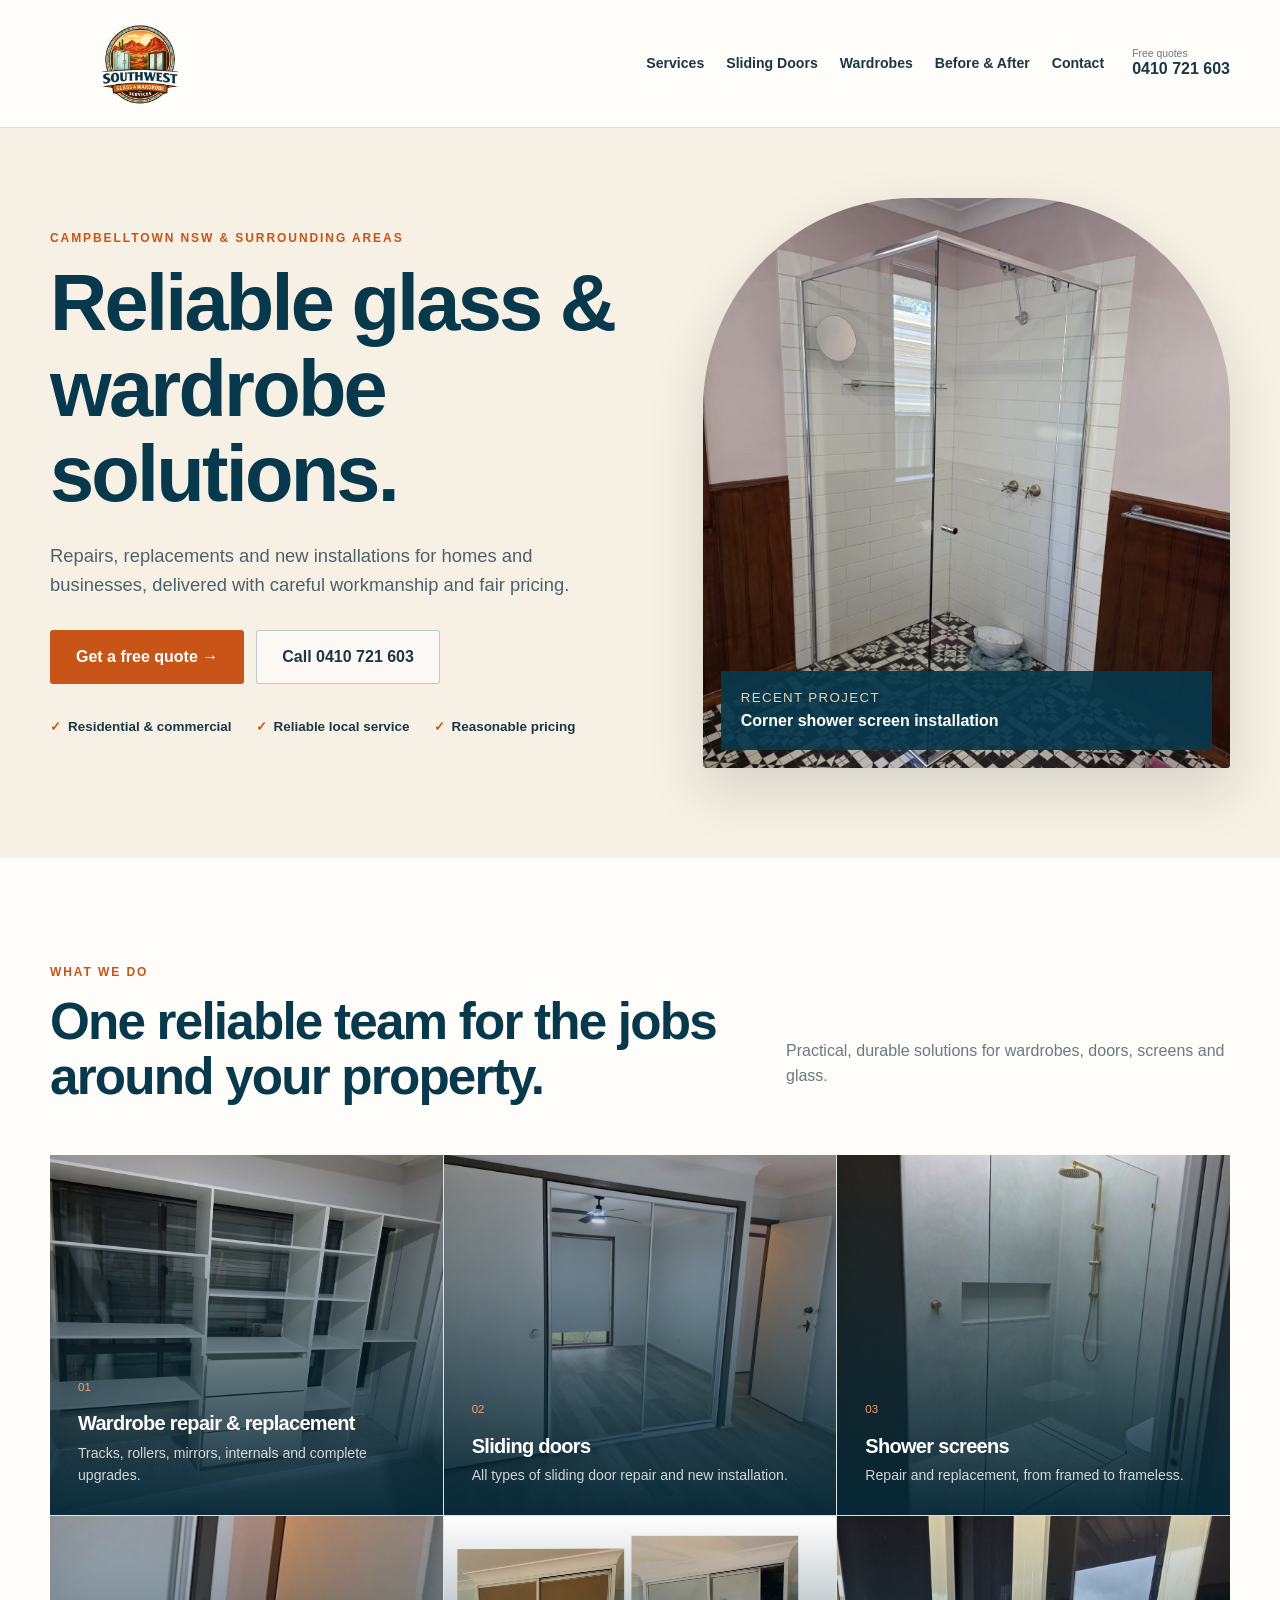
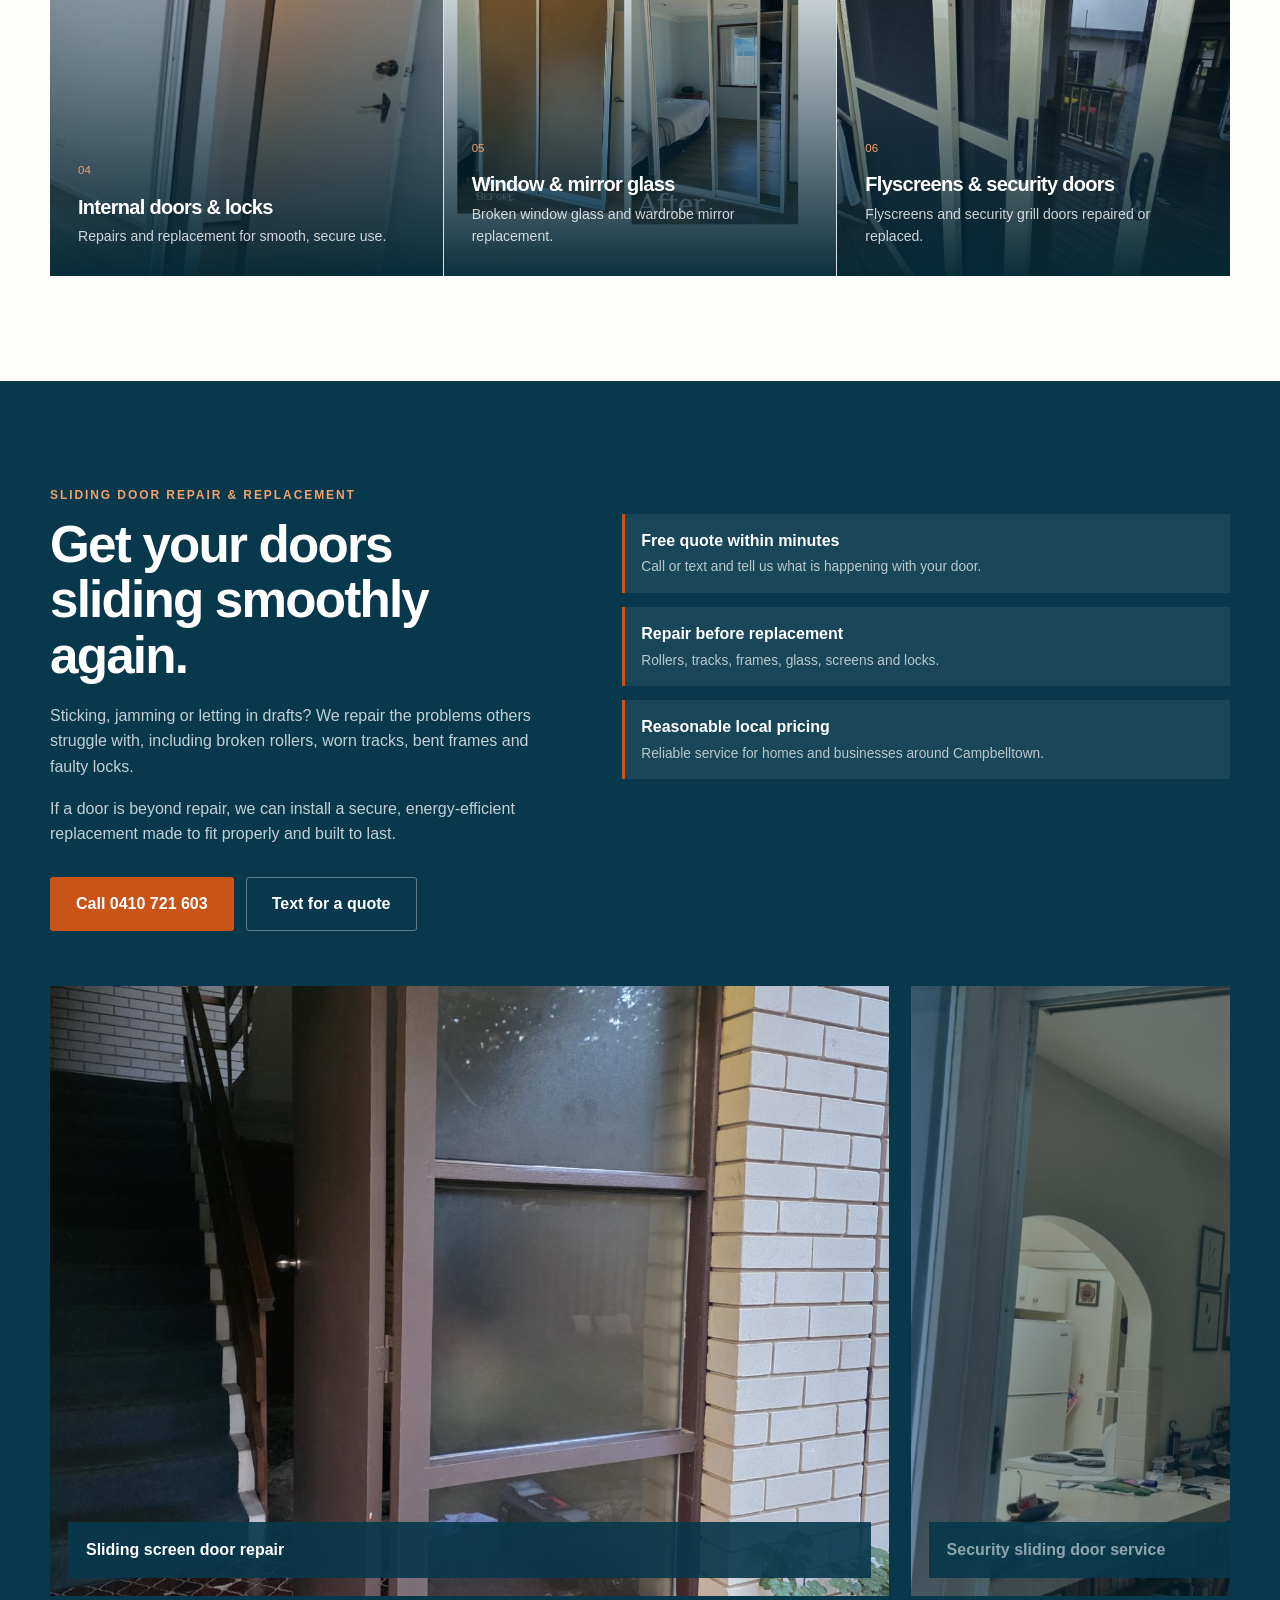
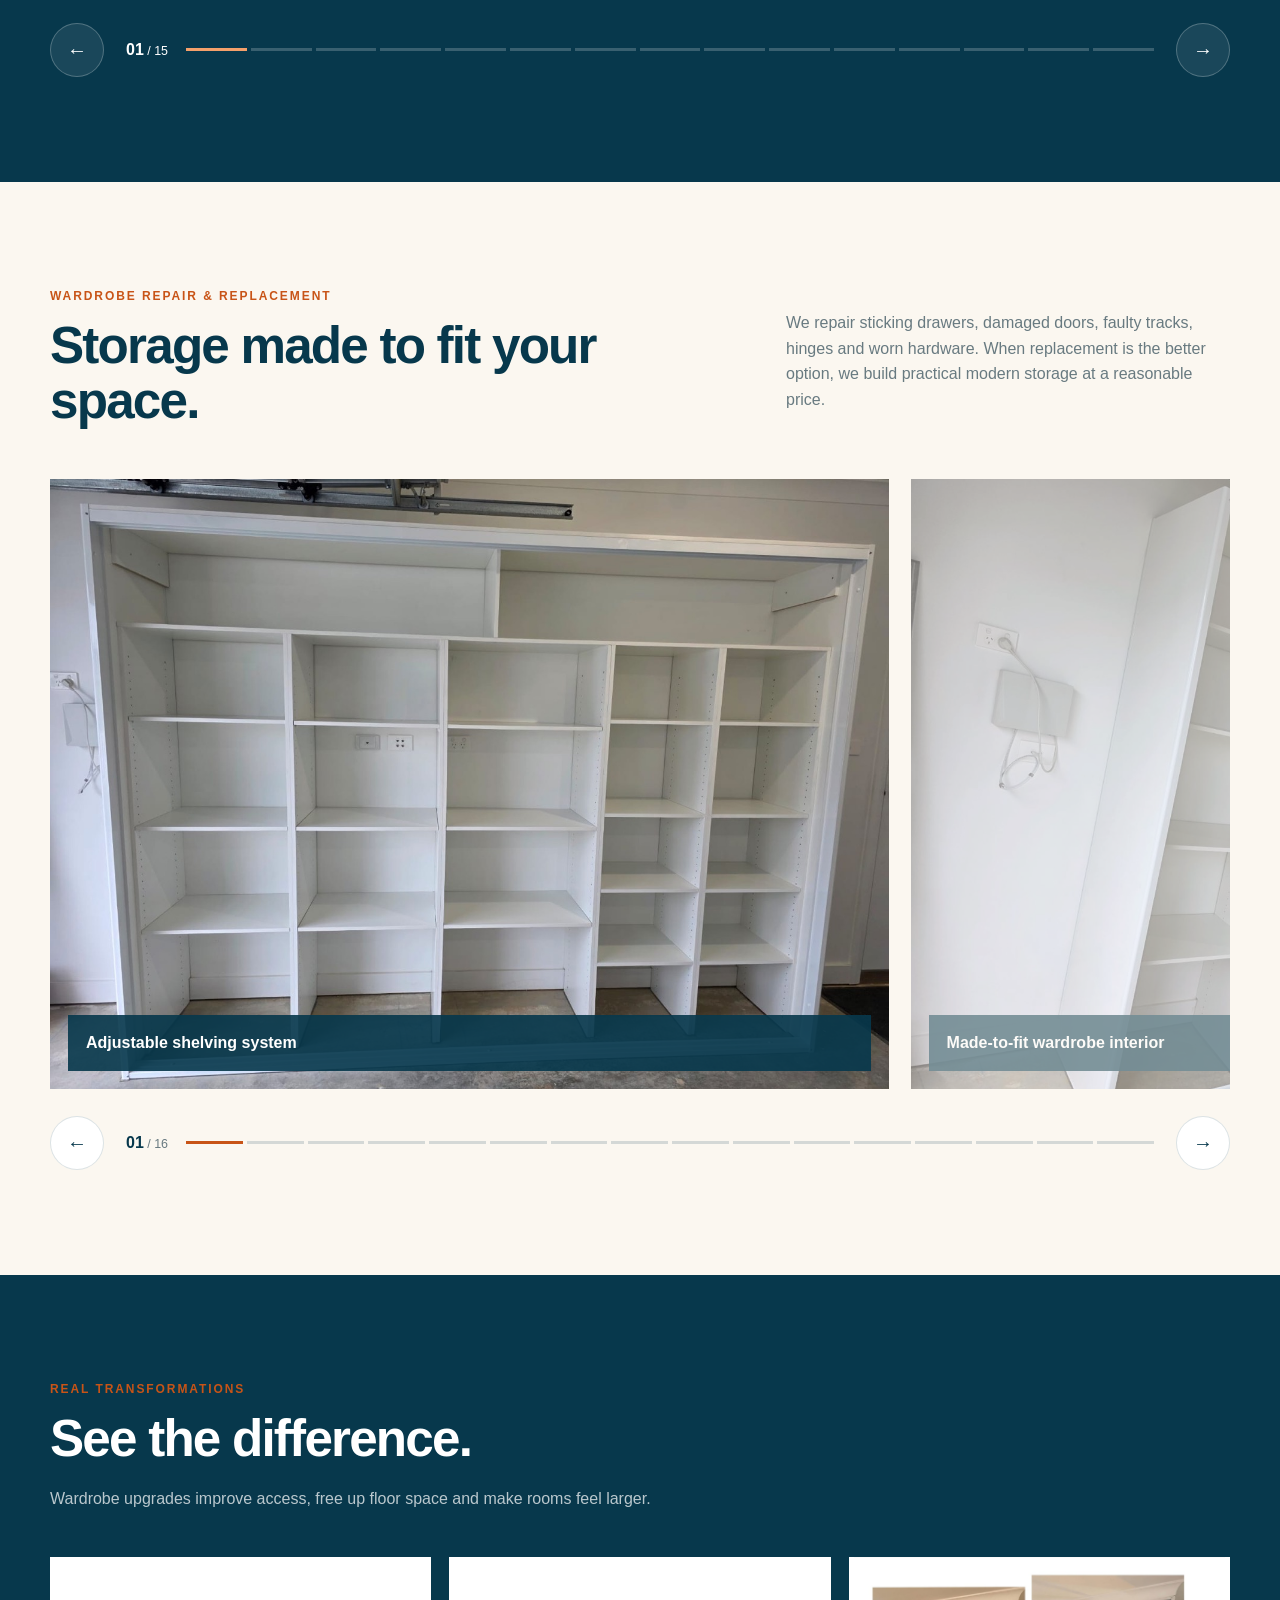
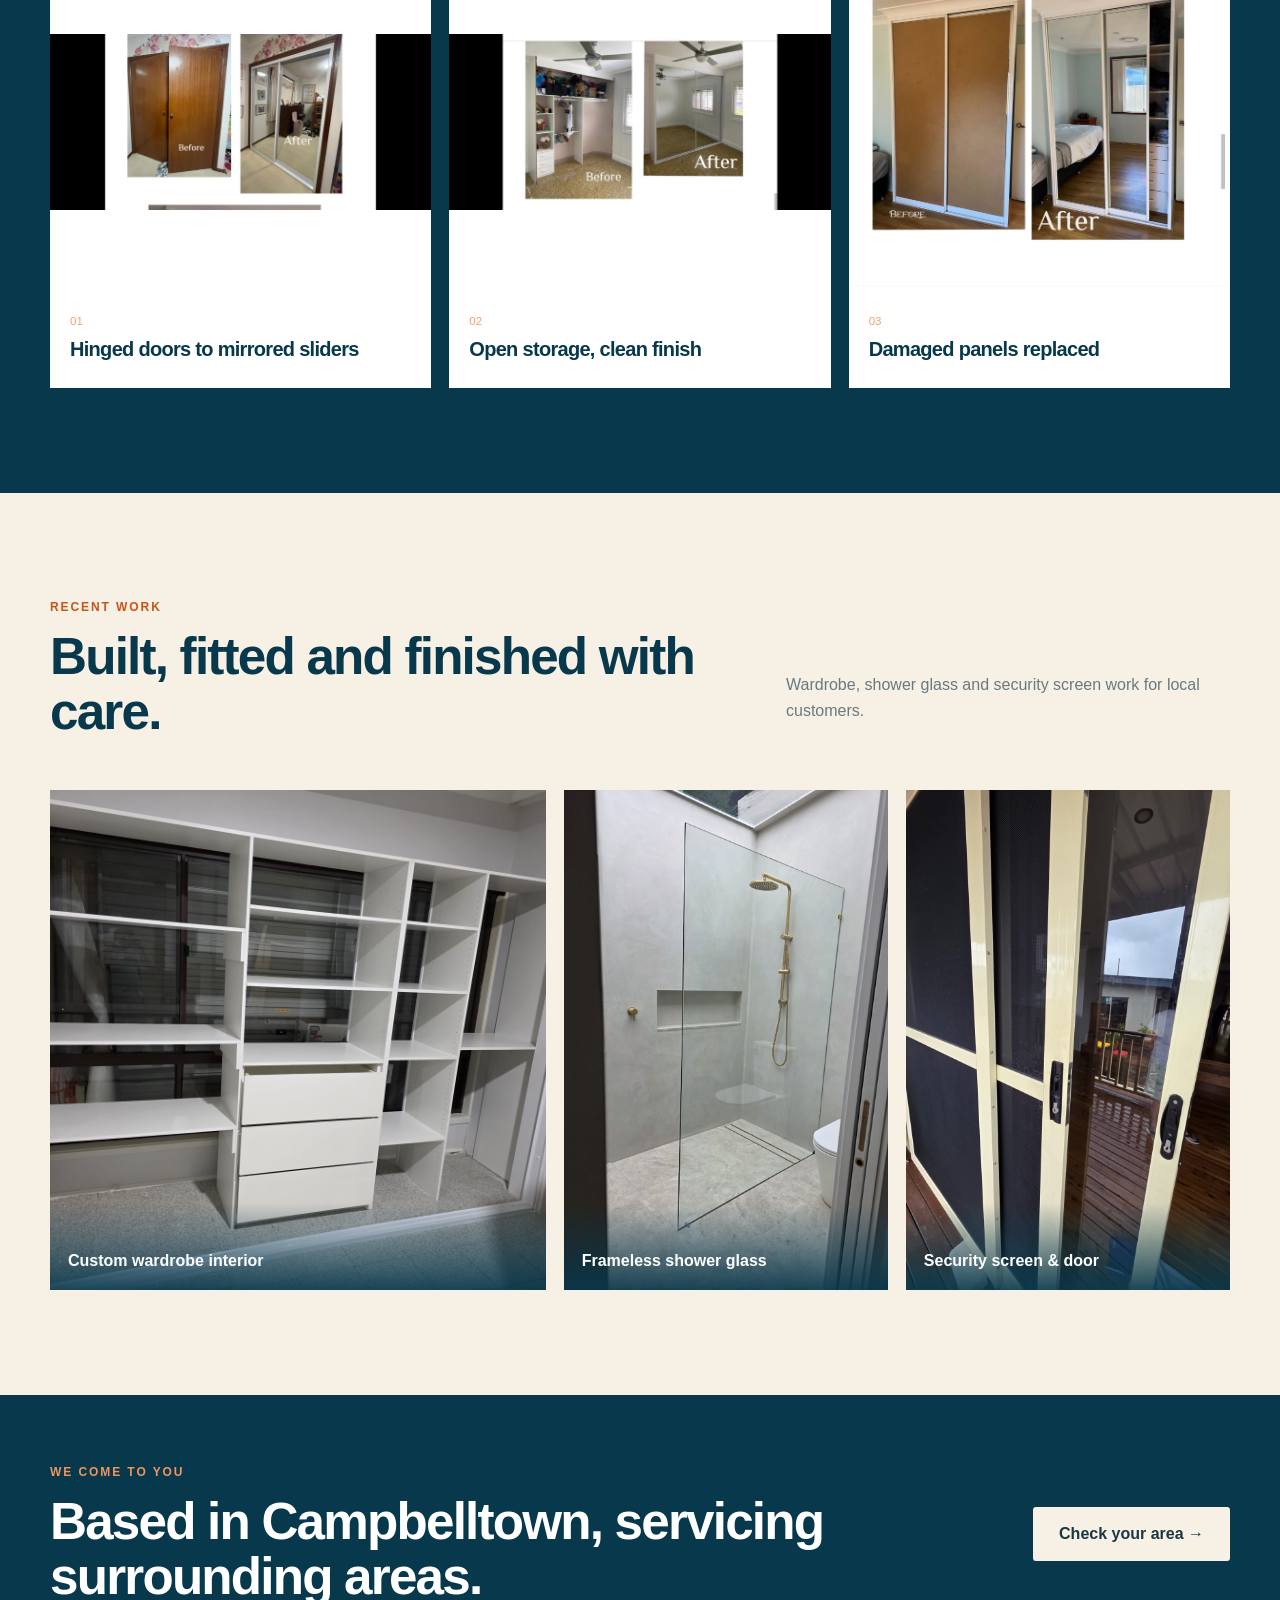
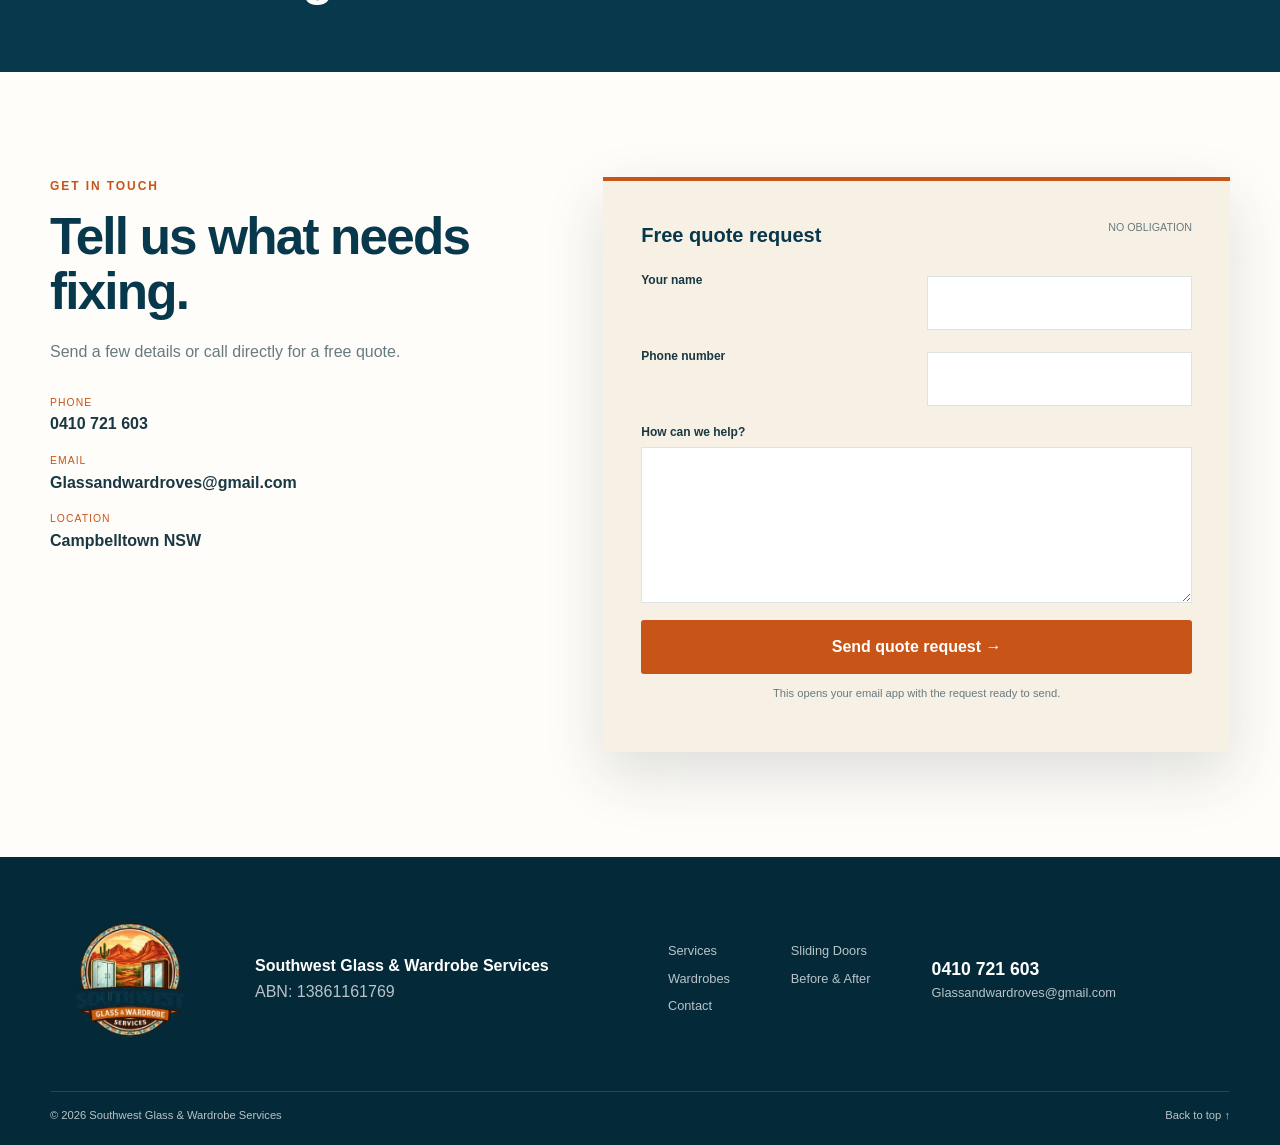
==== southwest-website/index.html @ d5110c03 "Southwest website" ====
<!doctype html>
<html lang="en">
<head>
  <meta charset="utf-8">
  <meta name="viewport" content="width=device-width,initial-scale=1">
  <meta name="description" content="Glass, wardrobe, shower screen and sliding door repairs and replacements in Campbelltown NSW.">
  <meta name="theme-color" content="#07384c">
  <title>Southwest Glass & Wardrobe Services</title>
  <style>
    :root{--navy:#07384c;--orange:#c85417;--cream:#f7f0e4;--white:#fffdfa;--ink:#193843;--muted:#687a80;--line:rgba(7,56,76,.14);--shadow:0 22px 55px rgba(30,45,46,.15)}
    *{box-sizing:border-box}html{scroll-behavior:smooth}body{margin:0;background:var(--white);color:var(--ink);font-family:Arial,Helvetica,sans-serif;line-height:1.6}body.menu-open{overflow:hidden}img{display:block;max-width:100%}a{color:inherit;text-decoration:none}button,input,textarea{font:inherit}.container{width:min(1180px,calc(100% - 40px));margin:auto}.skip{position:fixed;z-index:100;top:8px;left:8px;padding:8px 12px;background:var(--navy);color:white;transform:translateY(-160%)}.skip:focus{transform:none}.eyebrow{margin:0 0 12px;color:var(--orange);font-size:.75rem;font-weight:700;letter-spacing:.16em;text-transform:uppercase}h1,h2,h3{margin-top:0;color:var(--navy);font-family:Arial,Helvetica,sans-serif;line-height:1.08;letter-spacing:-.035em}h1{max-width:760px;margin-bottom:24px;font-size:clamp(3.2rem,6.2vw,6.4rem)}h2{margin-bottom:20px;font-size:clamp(2.35rem,4vw,4rem)}h3{font-size:1.25rem}.section{padding:105px 0}.button{display:inline-flex;min-height:54px;align-items:center;justify-content:center;padding:0 25px;border:1px solid transparent;border-radius:3px;font-weight:700;transition:.2s}.button:hover{transform:translateY(-2px)}.primary{background:var(--orange);color:white}.outline{border-color:rgba(7,56,76,.25);background:rgba(255,255,255,.6)}.light{background:var(--cream)}
    header{position:relative;z-index:30;height:128px;border-bottom:1px solid var(--line);background:var(--white)}.header-inner{display:flex;height:100%;align-items:center}.brand{width:180px;flex:0 0 180px;margin-right:auto}.brand img{width:100%;height:110px;object-fit:contain}.site-nav{display:flex;align-items:center;gap:22px;margin-right:28px;font-size:.88rem;font-weight:600}.site-nav a:hover{color:var(--orange)}.call{display:flex;flex-direction:column;line-height:1.15;white-space:nowrap}.call small{color:var(--muted);font-size:.65rem}.menu{display:none;width:44px;height:44px;padding:9px;border:0;background:none}.menu span{display:block;height:2px;margin:5px;background:var(--navy);transition:.2s}
    .hero{padding:70px 0 90px;background:var(--cream)}.hero-grid{display:grid;grid-template-columns:1.05fr .95fr;align-items:center;gap:70px}.lead{max-width:650px;color:#4c6269;font-size:1.15rem}.actions{display:flex;flex-wrap:wrap;gap:12px;margin-top:30px}.trust{display:flex;flex-wrap:wrap;gap:24px;margin:32px 0 0;padding:0;list-style:none;font-size:.84rem;font-weight:600}.trust li:before{content:"✓";margin-right:7px;color:var(--orange)}.hero-photo{position:relative;margin:0}.hero-photo img{width:100%;height:570px;border-radius:210px 210px 3px 3px;object-fit:cover;box-shadow:var(--shadow)}.hero-photo figcaption{position:absolute;right:18px;bottom:18px;left:18px;display:flex;padding:16px 20px;flex-direction:column;background:rgba(7,56,76,.92);color:white}.hero-photo figcaption small{color:#e6cfad;text-transform:uppercase;letter-spacing:.1em}
    .heading{display:grid;grid-template-columns:1.2fr .8fr;align-items:end;gap:70px;margin-bottom:50px}.heading h2{margin:0}.heading>p,.muted{color:var(--muted)}.services{display:grid;grid-template-columns:repeat(3,1fr);gap:1px;background:var(--line)}.services article{position:relative;overflow:hidden;min-height:360px;background:var(--navy);isolation:isolate}.services article:after{content:"";position:absolute;z-index:-1;inset:0;background:linear-gradient(transparent,rgba(4,39,54,.96))}.services article>img{position:absolute;z-index:-2;width:100%;height:100%;object-fit:cover;transition:.4s}.services article:hover>img{transform:scale(1.04)}.services article>div{position:absolute;right:0;bottom:0;left:0;padding:28px}.services span,.before span{color:#f4a06b;font-size:.72rem}.services h3{margin:15px 0 7px;color:white}.services p{margin:0;color:rgba(255,255,255,.8);font-size:.88rem}
    .sliding-section{overflow:hidden;background:var(--navy);color:white}.sliding-intro{display:grid;grid-template-columns:.9fr 1.1fr;align-items:start;gap:75px;margin-bottom:55px}.sliding-intro h2{color:white}.sliding-intro .eyebrow{color:#f4a06b}.sliding-intro p{color:rgba(255,255,255,.76)}.sliding-points{display:grid;gap:14px;margin:28px 0;padding:0;list-style:none}.sliding-points li{padding:14px 16px;border-left:3px solid var(--orange);background:rgba(255,255,255,.07)}.sliding-points strong{display:block;color:white}.sliding-points span{color:rgba(255,255,255,.7);font-size:.86rem}.sliding-section .outline{border-color:rgba(255,255,255,.35);color:white;background:transparent}.sliding-section .progress>span,.sliding-section .progress strong{color:white}.sliding-section .controls>button{border-color:rgba(255,255,255,.24);background:rgba(255,255,255,.08);color:white}.sliding-section .dot{background:rgba(255,255,255,.2)}.sliding-section .dot.active{background:#f4a06b}.gallery-section{overflow:hidden;background:#fbf7f0}.viewport{overflow:hidden}.track{display:flex;gap:22px;transition:transform .55s cubic-bezier(.22,.61,.36,1)}.track figure{position:relative;flex:0 0 calc(72% - 11px);height:610px;margin:0;overflow:hidden;background:#ddd;opacity:.55;transition:.4s}.track figure.active{opacity:1}.track img{width:100%;height:100%;object-fit:cover}.track figcaption{position:absolute;right:18px;bottom:18px;left:18px;padding:15px 18px;background:rgba(7,56,76,.9);color:white;font-weight:700}.controls{display:flex;align-items:center;gap:22px;margin-top:27px}.controls>button{display:grid;width:54px;height:54px;flex:0 0 54px;place-items:center;border:1px solid var(--line);border-radius:50%;background:white;color:var(--navy);font-size:1.25rem;cursor:pointer}.progress{display:flex;min-width:0;flex:1;align-items:center;gap:18px}.progress>span{white-space:nowrap;color:var(--muted);font-size:.78rem}.progress strong{color:var(--navy);font-size:1rem}.dots{display:flex;flex:1;gap:4px}.dot{height:3px;flex:1;padding:0;border:0;background:rgba(7,56,76,.16)}.dot.active{background:var(--orange)}
    .transformations{background:var(--navy)}.dark-head{max-width:730px;margin-bottom:45px}.dark-head h2{color:white}.dark-head>p:last-child{color:rgba(255,255,255,.72)}.before{display:grid;grid-template-columns:repeat(3,1fr);gap:18px}.before article{background:white}.before img{width:100%;height:330px;object-fit:contain}.before article>div{padding:20px}.before h3{margin:7px 0}.work{background:var(--cream)}.work-grid{display:grid;grid-template-columns:1.3fr .85fr .85fr;gap:18px}.work-grid figure{position:relative;height:500px;margin:0;overflow:hidden}.work-grid img{width:100%;height:100%;object-fit:cover}.work-grid figcaption{position:absolute;right:0;bottom:0;left:0;padding:45px 18px 16px;background:linear-gradient(transparent,rgba(7,56,76,.9));color:white;font-weight:700}.area{padding:68px 0;background:var(--navy)}.area-inner{display:flex;align-items:center;justify-content:space-between;gap:35px}.area h2{max-width:800px;margin:0;color:white}.area .eyebrow{color:#ef9562}
    .contact{display:grid;grid-template-columns:.85fr 1.15fr;gap:90px}.contact-list{display:grid;gap:16px;margin-top:30px}.contact-list>*{display:flex;flex-direction:column}.contact-list small{color:var(--orange);font-size:.65rem;text-transform:uppercase;letter-spacing:.1em}.contact-list strong{overflow-wrap:anywhere}form{display:grid;grid-template-columns:1fr 1fr;column-gap:20px;padding:38px;border-top:4px solid var(--orange);background:var(--cream);box-shadow:var(--shadow)}.form-title{grid-column:1/-1;display:flex;justify-content:space-between;margin-bottom:20px}.form-title strong{color:var(--navy);font-size:1.25rem}.form-title span{color:var(--muted);font-size:.67rem;text-transform:uppercase}form label{font-size:.75rem;font-weight:700}form input,form textarea{width:100%;margin:5px 0 17px;padding:13px;border:1px solid var(--line);background:white}form label[for=message],form textarea,form button,form>p{grid-column:1/-1}form>p{color:var(--muted);font-size:.7rem;text-align:center}
    footer{padding:42px 0 20px;background:#042a3a;color:rgba(255,255,255,.72)}.footer-main{display:grid;grid-template-columns:180px 1.3fr .8fr 1fr;align-items:center;gap:25px;padding-bottom:32px}.footer-logo img{width:160px;height:160px;object-fit:contain}.footer-name{display:flex;flex-direction:column}.footer-name strong{color:white}.footer-main nav{display:grid;grid-template-columns:1fr 1fr;gap:7px;font-size:.8rem}.footer-contact{display:flex;flex-direction:column;font-size:.8rem;overflow-wrap:anywhere}.footer-contact a:first-child{color:white;font-size:1.1rem;font-weight:700}.footer-bottom{display:flex;justify-content:space-between;padding-top:15px;border-top:1px solid rgba(255,255,255,.12);font-size:.7rem}
    @media(max-width:1050px){header{height:112px}.brand{width:150px;flex-basis:150px}.brand img{height:98px}.site-nav{gap:13px;margin-right:16px}.hero-grid{gap:35px}.footer-main{grid-template-columns:150px 1.2fr .8fr}.footer-contact{grid-column:2/4}}
    @media(max-width:850px){header{height:104px}.brand{width:145px;flex-basis:145px}.brand img{height:94px}.menu{display:block}.call{margin-left:7px}.site-nav{position:fixed;top:104px;right:0;bottom:0;left:0;display:flex;visibility:hidden;margin:0;padding:45px 28px;flex-direction:column;align-items:flex-start;background:var(--cream);opacity:0;transform:translateY(-8px);transition:.2s}.site-nav.open{visibility:visible;opacity:1;transform:none}.site-nav a{font-size:1.5rem;font-weight:700}.menu[aria-expanded=true] span:nth-child(1){transform:translateY(7px) rotate(45deg)}.menu[aria-expanded=true] span:nth-child(2){opacity:0}.menu[aria-expanded=true] span:nth-child(3){transform:translateY(-7px) rotate(-45deg)}.hero-grid,.heading,.contact,.sliding-intro{grid-template-columns:1fr}.sliding-intro{gap:20px}.services{grid-template-columns:1fr 1fr}.track figure{flex-basis:82%;height:540px}.before{grid-template-columns:1fr}.work-grid{grid-template-columns:1fr}.work-grid figure{height:420px}.footer-main{grid-template-columns:150px 1fr}.footer-main nav,.footer-contact{grid-column:1/3}}
    @media(max-width:600px){.container{width:min(100% - 28px,520px)}.section{padding:75px 0}header{height:98px}.brand{width:130px;flex-basis:130px}.brand img{height:90px}.site-nav{top:98px}.call small{display:none}.call strong{font-size:.76rem}.hero{padding:48px 0 72px}.hero-photo img{height:460px}.actions{flex-direction:column}.trust{display:grid;gap:8px}.heading{gap:16px}.services{grid-template-columns:1fr}.track{gap:0}.track figure{flex-basis:100%;height:460px}.controls{gap:10px}.controls>button{width:46px;height:46px;flex-basis:46px}.area-inner{align-items:flex-start;flex-direction:column}form{grid-template-columns:1fr;padding:26px 20px}form label,form input{grid-column:1}.form-title{flex-direction:column}.footer-main{grid-template-columns:1fr;text-align:center}.footer-logo img{width:220px;height:220px;margin:auto}.footer-name,.footer-contact{align-items:center}.footer-main nav,.footer-contact{grid-column:1}.footer-bottom{flex-direction:column;gap:7px;text-align:center}}
    @media(max-width:380px){.brand{width:115px;flex-basis:115px}.call strong{font-size:.68rem}.menu{width:39px;padding:6px}.track figure{height:400px}}
    @media(prefers-reduced-motion:reduce){html{scroll-behavior:auto}*,*:before,*:after{transition-duration:.01ms!important}}
  </style>
</head>
<body>
  <a class="skip" href="#main">Skip to content</a>
  <header id="home"><div class="container header-inner"><a class="brand" href="#home"><img src="assets/southwest-logo.png" alt="Southwest Glass and Wardrobe Services logo"></a><button class="menu" aria-expanded="false" aria-controls="site-nav" aria-label="Open navigation"><span></span><span></span><span></span></button><nav class="site-nav" id="site-nav"><a href="#services">Services</a><a href="#sliding-doors">Sliding Doors</a><a href="#wardrobes">Wardrobes</a><a href="#transformations">Before & After</a><a href="#contact">Contact</a></nav><a class="call" href="tel:0410721603"><small>Free quotes</small><strong>0410 721 603</strong></a></div></header>
  <main id="main">
    <section class="hero"><div class="container hero-grid"><div><p class="eyebrow">Campbelltown NSW & surrounding areas</p><h1>Reliable glass &amp; wardrobe solutions.</h1><p class="lead">Repairs, replacements and new installations for homes and businesses, delivered with careful workmanship and fair pricing.</p><div class="actions"><a class="button primary" href="#contact">Get a free quote →</a><a class="button outline" href="tel:0410721603">Call 0410 721 603</a></div><ul class="trust"><li>Residential & commercial</li><li>Reliable local service</li><li>Reasonable pricing</li></ul></div><figure class="hero-photo"><img src="assets/work/hero-shower.jpeg" alt="Completed glass shower screen installation"><figcaption><small>Recent project</small><strong>Corner shower screen installation</strong></figcaption></figure></div></section>
    <section class="section" id="services"><div class="container"><div class="heading"><div><p class="eyebrow">What we do</p><h2>One reliable team for the jobs around your property.</h2></div><p>Practical, durable solutions for wardrobes, doors, screens and glass.</p></div><div class="services">
      <article><img src="assets/work/custom-wardrobe-interior.jpeg" alt="Custom wardrobe shelving"><div><span>01</span><h3>Wardrobe repair & replacement</h3><p>Tracks, rollers, mirrors, internals and complete upgrades.</p></div></article><article><img src="assets/work/mirrored-wardrobe.jpeg" alt="Mirrored sliding doors"><div><span>02</span><h3>Sliding doors</h3><p>All types of sliding door repair and new installation.</p></div></article><article><img src="assets/work/frameless-shower.jpeg" alt="Frameless shower"><div><span>03</span><h3>Shower screens</h3><p>Repair and replacement, from framed to frameless.</p></div></article><article><img src="assets/work/internal-door-lock.jpeg" alt="Internal door"><div><span>04</span><h3>Internal doors & locks</h3><p>Repairs and replacement for smooth, secure use.</p></div></article><article><img src="assets/work/transformation-panel-to-mirror.jpeg" alt="Mirror replacement"><div><span>05</span><h3>Window & mirror glass</h3><p>Broken window glass and wardrobe mirror replacement.</p></div></article><article><img src="assets/work/security-screen.jpeg" alt="Security screen"><div><span>06</span><h3>Flyscreens & security doors</h3><p>Flyscreens and security grill doors repaired or replaced.</p></div></article>
    </div></div></section>
    <section class="section sliding-section" id="sliding-doors"><div class="container"><div class="sliding-intro"><div><p class="eyebrow">Sliding door repair & replacement</p><h2>Get your doors sliding smoothly again.</h2><p>Sticking, jamming or letting in drafts? We repair the problems others struggle with, including broken rollers, worn tracks, bent frames and faulty locks.</p><p>If a door is beyond repair, we can install a secure, energy-efficient replacement made to fit properly and built to last.</p><div class="actions"><a class="button primary" href="tel:0410721603">Call 0410 721 603</a><a class="button outline" href="sms:0410721603">Text for a quote</a></div></div><div><ul class="sliding-points"><li><strong>Free quote within minutes</strong><span>Call or text and tell us what is happening with your door.</span></li><li><strong>Repair before replacement</strong><span>Rollers, tracks, frames, glass, screens and locks.</span></li><li><strong>Reasonable local pricing</strong><span>Reliable service for homes and businesses around Campbelltown.</span></li></ul></div></div><div class="carousel" data-carousel><div class="viewport"><div class="track">
      <figure><img src="assets/sliding-door-slider/door-01.jpeg" alt="Sliding screen door repair"><figcaption>Sliding screen door repair</figcaption></figure><figure><img src="assets/sliding-door-slider/door-02.jpeg" alt="Security sliding door"><figcaption>Security sliding door service</figcaption></figure><figure><img src="assets/sliding-door-slider/door-03.jpeg" alt="Security screen entrance"><figcaption>Entrance screen and door repair</figcaption></figure><figure><img src="assets/sliding-door-slider/door-04.jpeg" alt="Sliding glass panel being repaired"><figcaption>Glass panel replacement in progress</figcaption></figure><figure><img src="assets/sliding-door-slider/door-05.jpeg" alt="Sliding glass door repair"><figcaption>Sliding glass door repair</figcaption></figure><figure><img src="assets/sliding-door-slider/door-06.jpeg" alt="Apartment sliding doors"><figcaption>Apartment sliding-door servicing</figcaption></figure><figure><img src="assets/sliding-door-slider/door-07.jpeg" alt="Flyscreen door repair"><figcaption>Flyscreen rollers and mesh repair</figcaption></figure><figure><img src="assets/sliding-door-slider/door-08.jpeg" alt="Sliding door glass replacement"><figcaption>Replacement glass and frame work</figcaption></figure><figure><img src="assets/sliding-door-slider/door-09.jpeg" alt="Residential sliding glass door"><figcaption>Residential sliding-door repair</figcaption></figure><figure><img src="assets/sliding-door-slider/door-10.jpeg" alt="Balcony sliding screen door"><figcaption>Balcony screen door installation</figcaption></figure><figure><img src="assets/sliding-door-slider/door-11.jpeg" alt="Sliding screen door open"><figcaption>Smooth-running screen door</figcaption></figure><figure><img src="assets/sliding-door-slider/door-12.jpeg" alt="Security grille door"><figcaption>Security grille door service</figcaption></figure><figure><img src="assets/sliding-door-slider/door-13.jpeg" alt="Replaced sidelight glass"><figcaption>Sidelight glass replacement</figcaption></figure><figure><img src="assets/sliding-door-slider/door-14.jpeg" alt="Door frame before glass installation"><figcaption>Door frame and glass replacement</figcaption></figure><figure><img src="assets/sliding-door-slider/door-15.jpeg" alt="Repaired sliding screen panel"><figcaption>Repaired sliding screen panel</figcaption></figure>
    </div></div><div class="controls"><button class="prev" aria-label="Previous sliding door photo">←</button><div class="progress"><span><strong>01</strong> / 15</span><div class="dots"></div></div><button class="next" aria-label="Next sliding door photo">→</button></div></div></div></section>
    <section class="section gallery-section" id="wardrobes"><div class="container"><div class="heading"><div><p class="eyebrow">Wardrobe repair & replacement</p><h2>Storage made to fit your space.</h2></div><p>We repair sticking drawers, damaged doors, faulty tracks, hinges and worn hardware. When replacement is the better option, we build practical modern storage at a reasonable price.</p></div><div class="carousel" data-carousel><div class="viewport"><div class="track">
      <figure><img src="assets/wardrobe-slider/wardrobe-01.jpeg" alt="Wardrobe shelving"><figcaption>Adjustable shelving system</figcaption></figure><figure><img src="assets/wardrobe-slider/wardrobe-02.jpeg" alt="Wardrobe interior"><figcaption>Made-to-fit wardrobe interior</figcaption></figure><figure><img src="assets/wardrobe-slider/wardrobe-03.jpeg" alt="Wardrobe rails"><figcaption>Drawers and double hanging rails</figcaption></figure><figure><img src="assets/wardrobe-slider/wardrobe-04.jpeg" alt="Bedroom storage"><figcaption>Flexible bedroom storage</figcaption></figure><figure><img src="assets/wardrobe-slider/wardrobe-05.jpeg" alt="Compact wardrobe"><figcaption>Compact wardrobe fit-out</figcaption></figure><figure><img src="assets/wardrobe-slider/wardrobe-06.jpeg" alt="Large wardrobe"><figcaption>Full-wall custom wardrobe</figcaption></figure><figure><img src="assets/wardrobe-slider/wardrobe-07.jpeg" alt="Black framed wardrobe"><figcaption>Black-framed installation</figcaption></figure><figure><img src="assets/wardrobe-slider/wardrobe-08.jpeg" alt="Shelving layout"><figcaption>Multi-section shelving layout</figcaption></figure><figure><img src="assets/wardrobe-slider/wardrobe-09.jpeg" alt="Mirror wardrobe"><figcaption>Mirror door and storage</figcaption></figure><figure><img src="assets/wardrobe-slider/wardrobe-10.jpeg" alt="Mirrored slider"><figcaption>Mirrored slider installation</figcaption></figure><figure><img src="assets/wardrobe-slider/wardrobe-11.jpeg" alt="Practical wardrobe"><figcaption>Practical mirrored wardrobe</figcaption></figure><figure><img src="assets/wardrobe-slider/wardrobe-12.jpeg" alt="White wardrobe"><figcaption>White sliding-panel wardrobe</figcaption></figure><figure><img src="assets/wardrobe-slider/wardrobe-13.jpeg" alt="Double rails"><figcaption>Double-rail wardrobe interior</figcaption></figure><figure><img src="assets/wardrobe-slider/wardrobe-14.jpeg" alt="Drawers and shelves"><figcaption>Drawers, shelves and hanging space</figcaption></figure><figure><img src="assets/wardrobe-slider/wardrobe-15.jpeg" alt="Deep shelving"><figcaption>Deep adjustable shelving</figcaption></figure><figure><img src="assets/wardrobe-slider/wardrobe-16.jpeg" alt="Custom storage"><figcaption>Balanced custom storage layout</figcaption></figure>
    </div></div><div class="controls"><button class="prev" aria-label="Previous photo">←</button><div class="progress"><span><strong>01</strong> / 16</span><div class="dots"></div></div><button class="next" aria-label="Next photo">→</button></div></div></div></section>
    <section class="section transformations" id="transformations"><div class="container"><div class="dark-head"><p class="eyebrow">Real transformations</p><h2>See the difference.</h2><p>Wardrobe upgrades improve access, free up floor space and make rooms feel larger.</p></div><div class="before"><article><img src="assets/work/transformation-hinged-to-mirror.jpeg" alt="Before and after mirrored doors"><div><span>01</span><h3>Hinged doors to mirrored sliders</h3></div></article><article><img src="assets/work/transformation-open-to-mirror.jpeg" alt="Open wardrobe transformation"><div><span>02</span><h3>Open storage, clean finish</h3></div></article><article><img src="assets/work/transformation-panel-to-mirror.jpeg" alt="Mirror panel transformation"><div><span>03</span><h3>Damaged panels replaced</h3></div></article></div></div></section>
    <section class="section work" id="work"><div class="container"><div class="heading"><div><p class="eyebrow">Recent work</p><h2>Built, fitted and finished with care.</h2></div><p>Wardrobe, shower glass and security screen work for local customers.</p></div><div class="work-grid"><figure><img src="assets/work/custom-wardrobe-interior.jpeg" alt="Wardrobe interior"><figcaption>Custom wardrobe interior</figcaption></figure><figure><img src="assets/work/frameless-shower.jpeg" alt="Shower glass"><figcaption>Frameless shower glass</figcaption></figure><figure><img src="assets/work/security-screen.jpeg" alt="Security door"><figcaption>Security screen & door</figcaption></figure></div></div></section>
    <section class="area"><div class="container area-inner"><div><p class="eyebrow">We come to you</p><h2>Based in Campbelltown, servicing surrounding areas.</h2></div><a class="button light" href="tel:0410721603">Check your area →</a></div></section>
    <section class="section" id="contact"><div class="container contact"><div><p class="eyebrow">Get in touch</p><h2>Tell us what needs fixing.</h2><p class="muted">Send a few details or call directly for a free quote.</p><div class="contact-list"><a href="tel:0410721603"><small>Phone</small><strong>0410 721 603</strong></a><a href="mailto:Glassandwardroves@gmail.com"><small>Email</small><strong>Glassandwardroves@gmail.com</strong></a><div><small>Location</small><strong>Campbelltown NSW</strong></div></div></div><form id="quote-form"><div class="form-title"><strong>Free quote request</strong><span>No obligation</span></div><label for="name">Your name</label><input id="name" name="name" required><label for="phone">Phone number</label><input id="phone" name="phone" required><label for="message">How can we help?</label><textarea id="message" name="message" rows="5" required></textarea><button class="button primary">Send quote request →</button><p>This opens your email app with the request ready to send.</p></form></div></section>
  </main>
  <footer><div class="container footer-main"><a class="footer-logo" href="#home"><img src="assets/southwest-logo.png" alt="Southwest Glass and Wardrobe Services logo"></a><div class="footer-name"><strong>Southwest Glass & Wardrobe Services</strong><span>ABN: 13861161769</span></div><nav><a href="#services">Services</a><a href="#sliding-doors">Sliding Doors</a><a href="#wardrobes">Wardrobes</a><a href="#transformations">Before & After</a><a href="#contact">Contact</a></nav><div class="footer-contact"><a href="tel:0410721603">0410 721 603</a><a href="mailto:Glassandwardroves@gmail.com">Glassandwardroves@gmail.com</a></div></div><div class="container footer-bottom"><span>© <span id="year"></span> Southwest Glass & Wardrobe Services</span><a href="#home">Back to top ↑</a></div></footer>
  <script>
    const menu=document.querySelector('.menu'),nav=document.querySelector('.site-nav');function closeMenu(){menu.setAttribute('aria-expanded','false');nav.classList.remove('open');document.body.classList.remove('menu-open')}menu.addEventListener('click',()=>{const open=menu.getAttribute('aria-expanded')==='true';menu.setAttribute('aria-expanded',String(!open));nav.classList.toggle('open',!open);document.body.classList.toggle('menu-open',!open)});nav.querySelectorAll('a').forEach(a=>a.addEventListener('click',closeMenu));
    document.querySelectorAll('[data-carousel]').forEach(carousel=>{const track=carousel.querySelector('.track'),slides=[...track.children],dotsBox=carousel.querySelector('.dots'),counter=carousel.querySelector('.progress strong');let current=0,timer,startX=0;slides.forEach((_,i)=>{const b=document.createElement('button');b.className='dot';b.setAttribute('aria-label',`Show photo ${i+1}`);b.addEventListener('click',()=>{show(i);restart()});dotsBox.appendChild(b)});const dots=[...dotsBox.children];function show(i){current=(i+slides.length)%slides.length;const gap=parseFloat(getComputedStyle(track).gap)||0;track.style.transform=`translateX(-${current*(slides[0].getBoundingClientRect().width+gap)}px)`;slides.forEach((s,n)=>s.classList.toggle('active',n===current));dots.forEach((d,n)=>d.classList.toggle('active',n===current));counter.textContent=String(current+1).padStart(2,'0')}function restart(){clearInterval(timer);if(!matchMedia('(prefers-reduced-motion: reduce)').matches)timer=setInterval(()=>show(current+1),5000)}carousel.querySelector('.prev').onclick=()=>{show(current-1);restart()};carousel.querySelector('.next').onclick=()=>{show(current+1);restart()};carousel.addEventListener('touchstart',e=>startX=e.touches[0].clientX,{passive:true});carousel.addEventListener('touchend',e=>{const d=e.changedTouches[0].clientX-startX;if(Math.abs(d)>45)show(current+(d<0?1:-1));restart()},{passive:true});window.addEventListener('resize',()=>show(current));show(0);restart()});
    document.querySelector('#quote-form').addEventListener('submit',e=>{e.preventDefault();const d=new FormData(e.currentTarget),s=encodeURIComponent(`Free quote request from ${d.get('name')}`),b=encodeURIComponent(`Name: ${d.get('name')}\nPhone: ${d.get('phone')}\n\nJob details:\n${d.get('message')}`);location.href=`mailto:Glassandwardroves@gmail.com?subject=${s}&body=${b}`});document.querySelector('#year').textContent=new Date().getFullYear();
  </script>
</body></html>
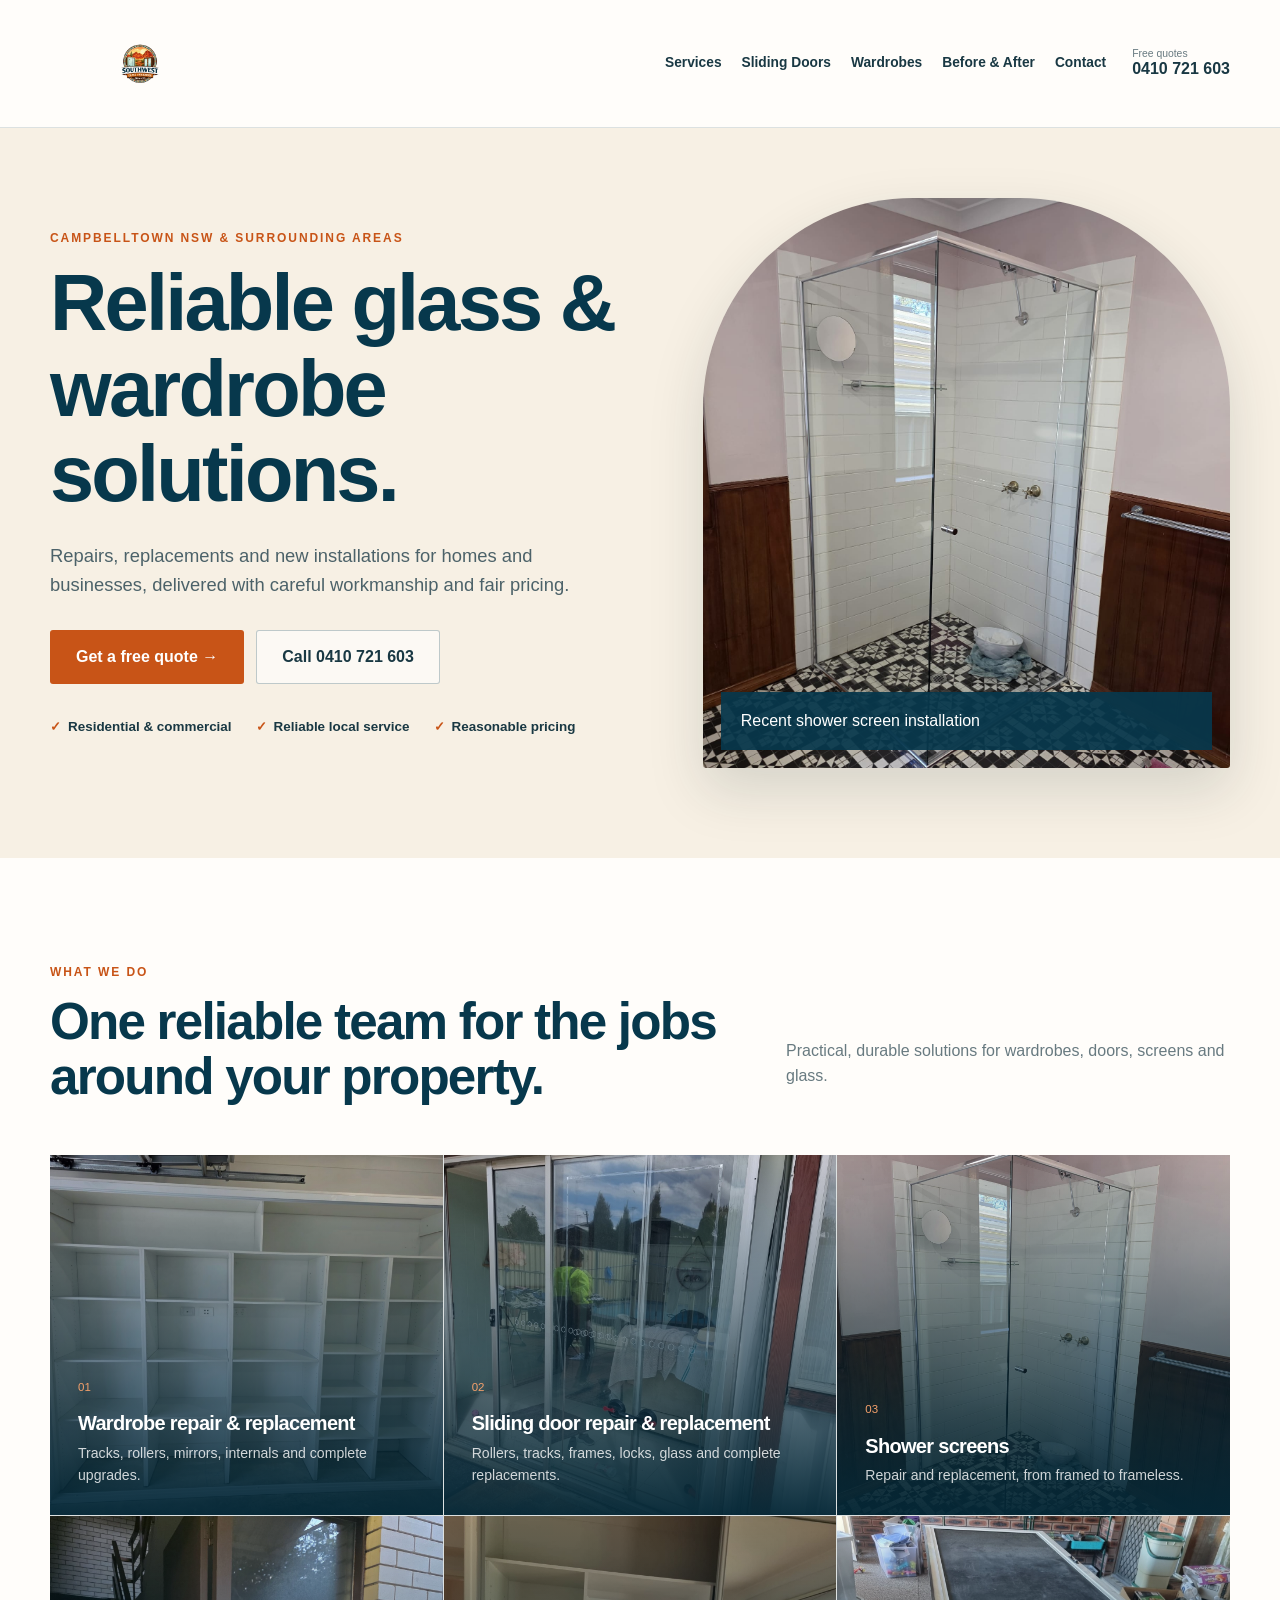
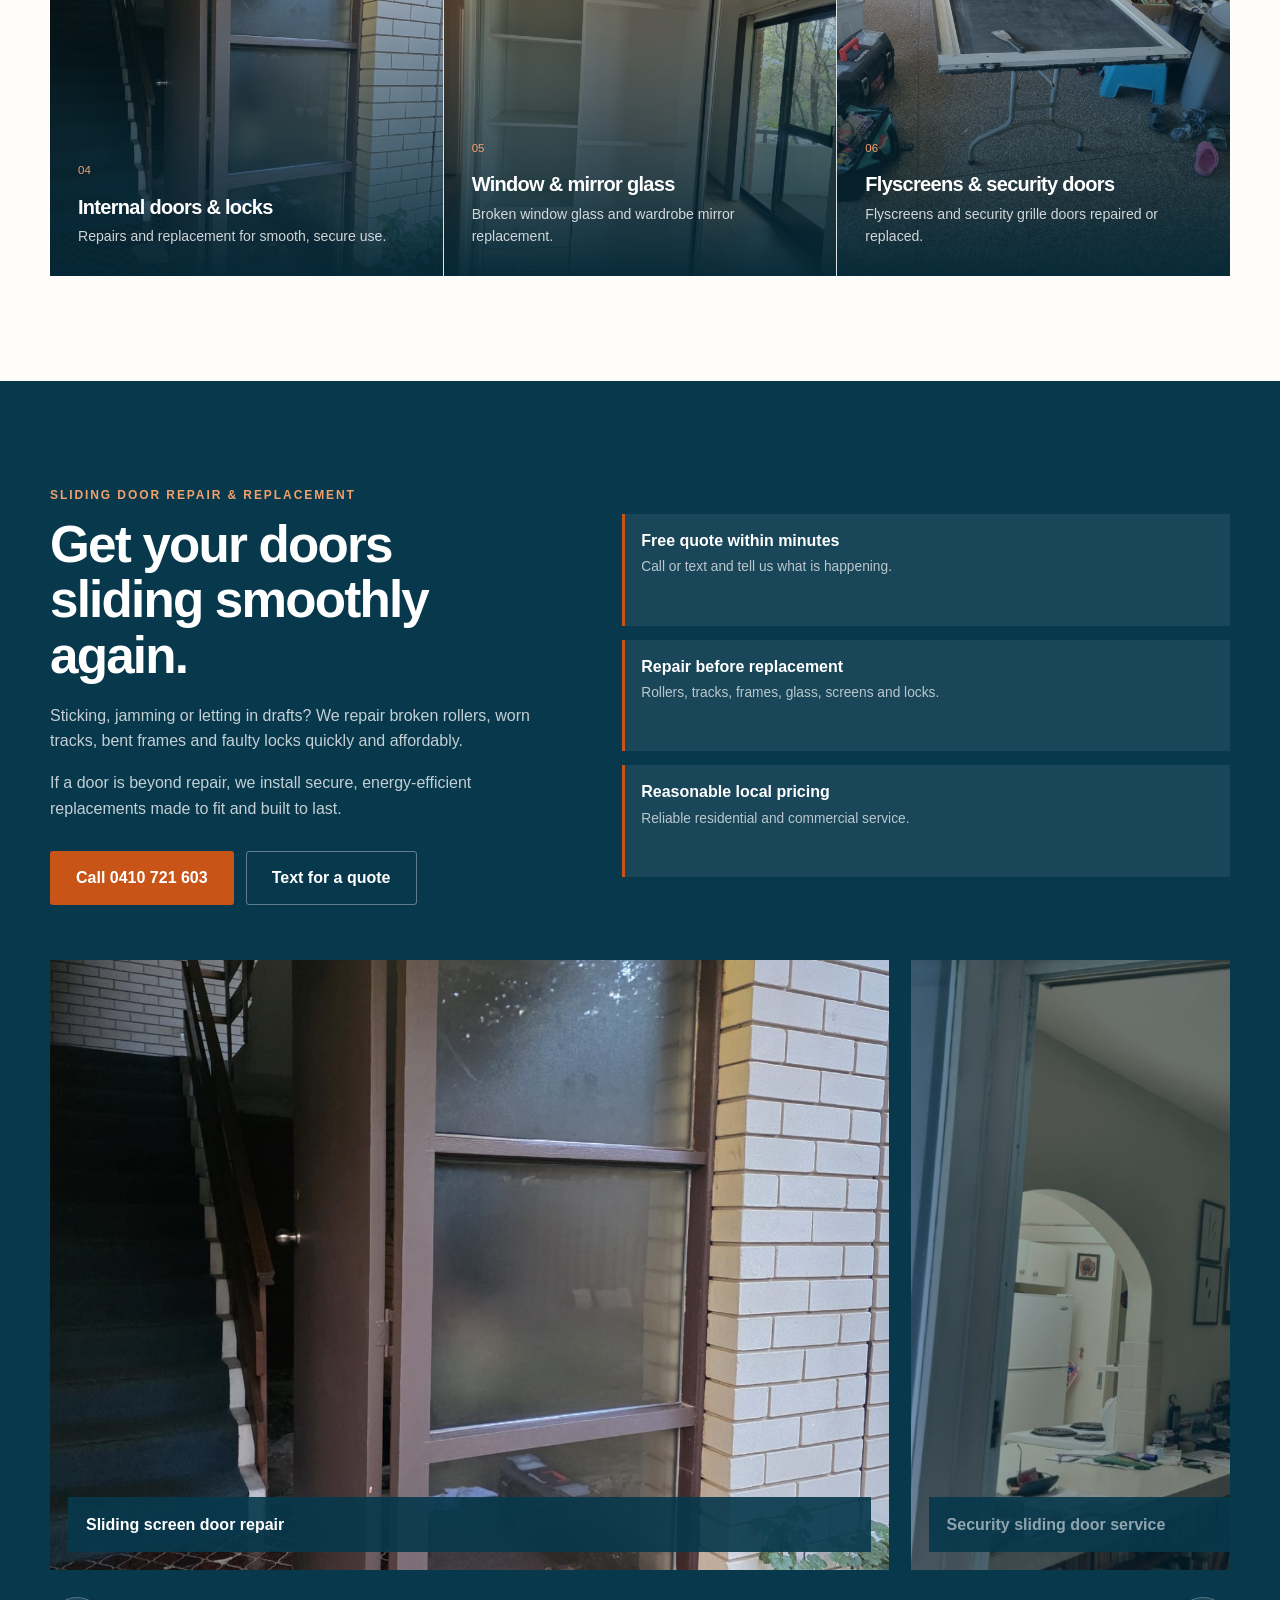
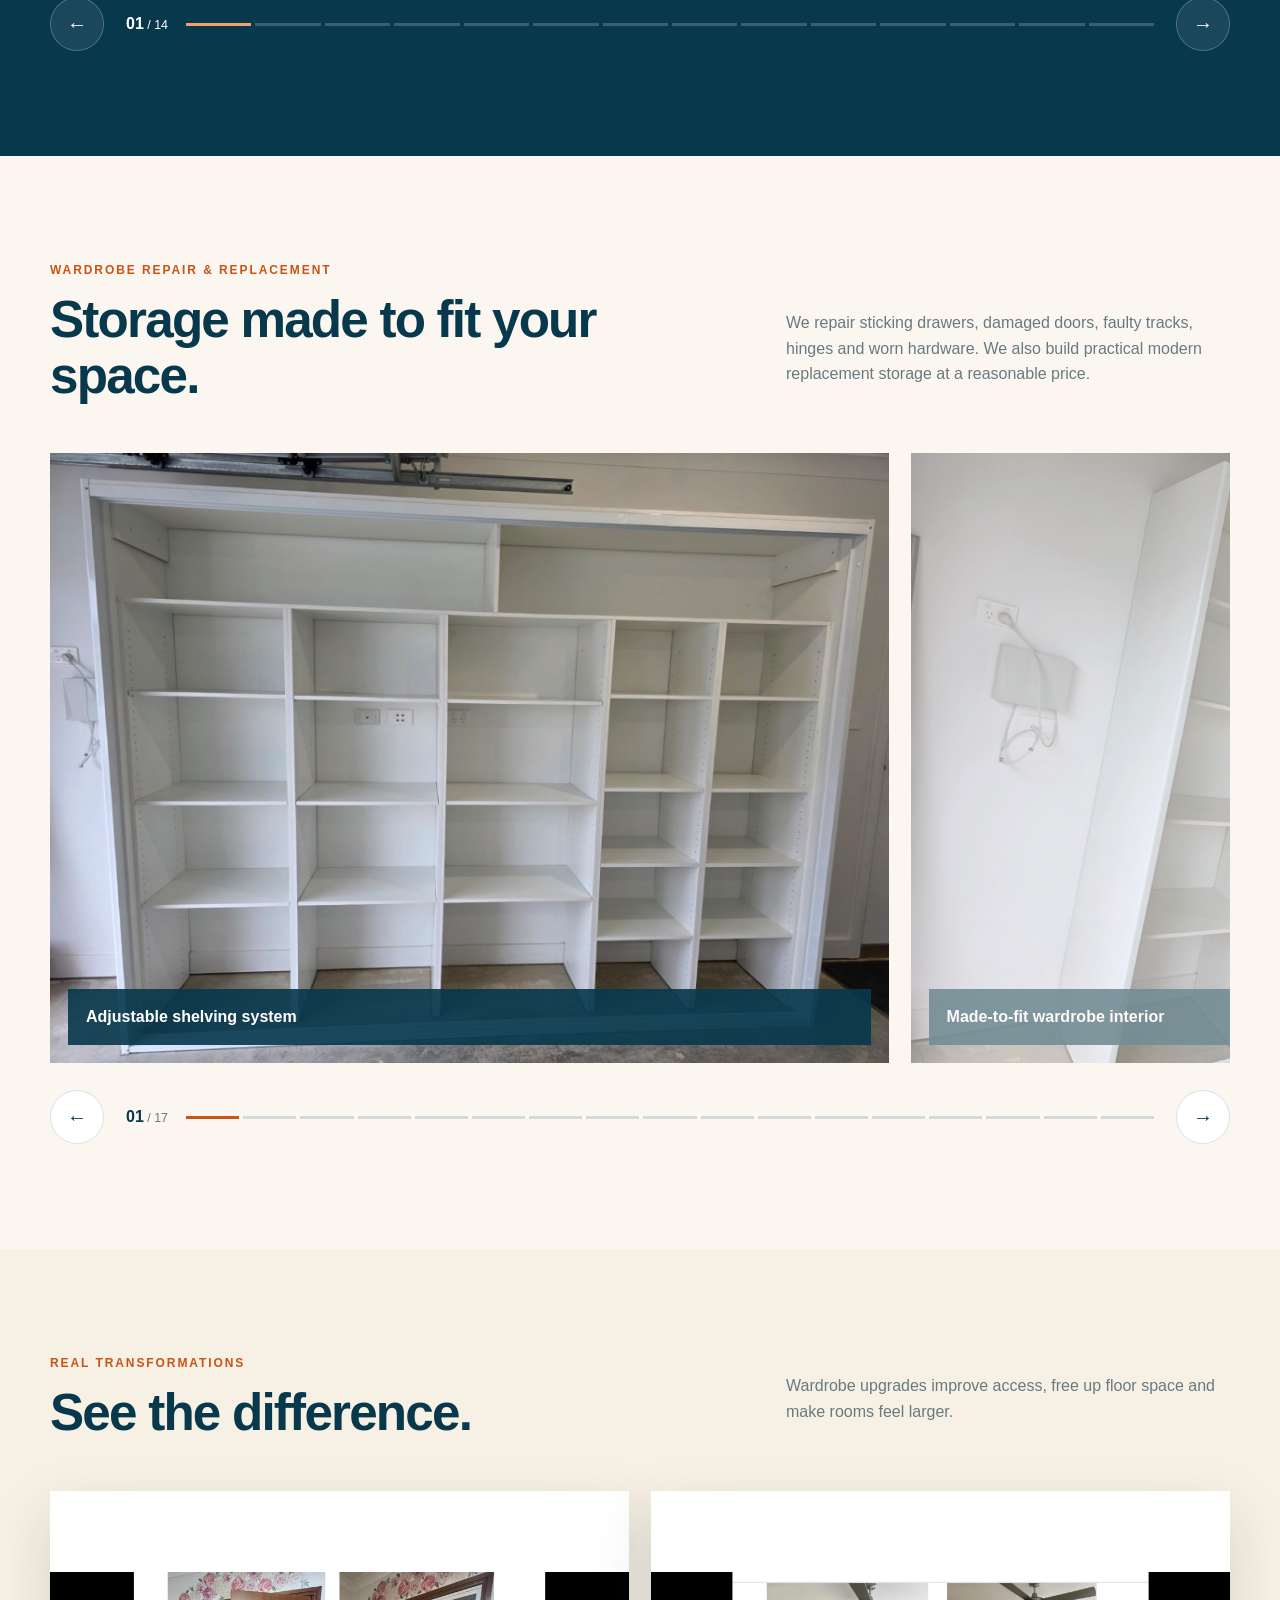
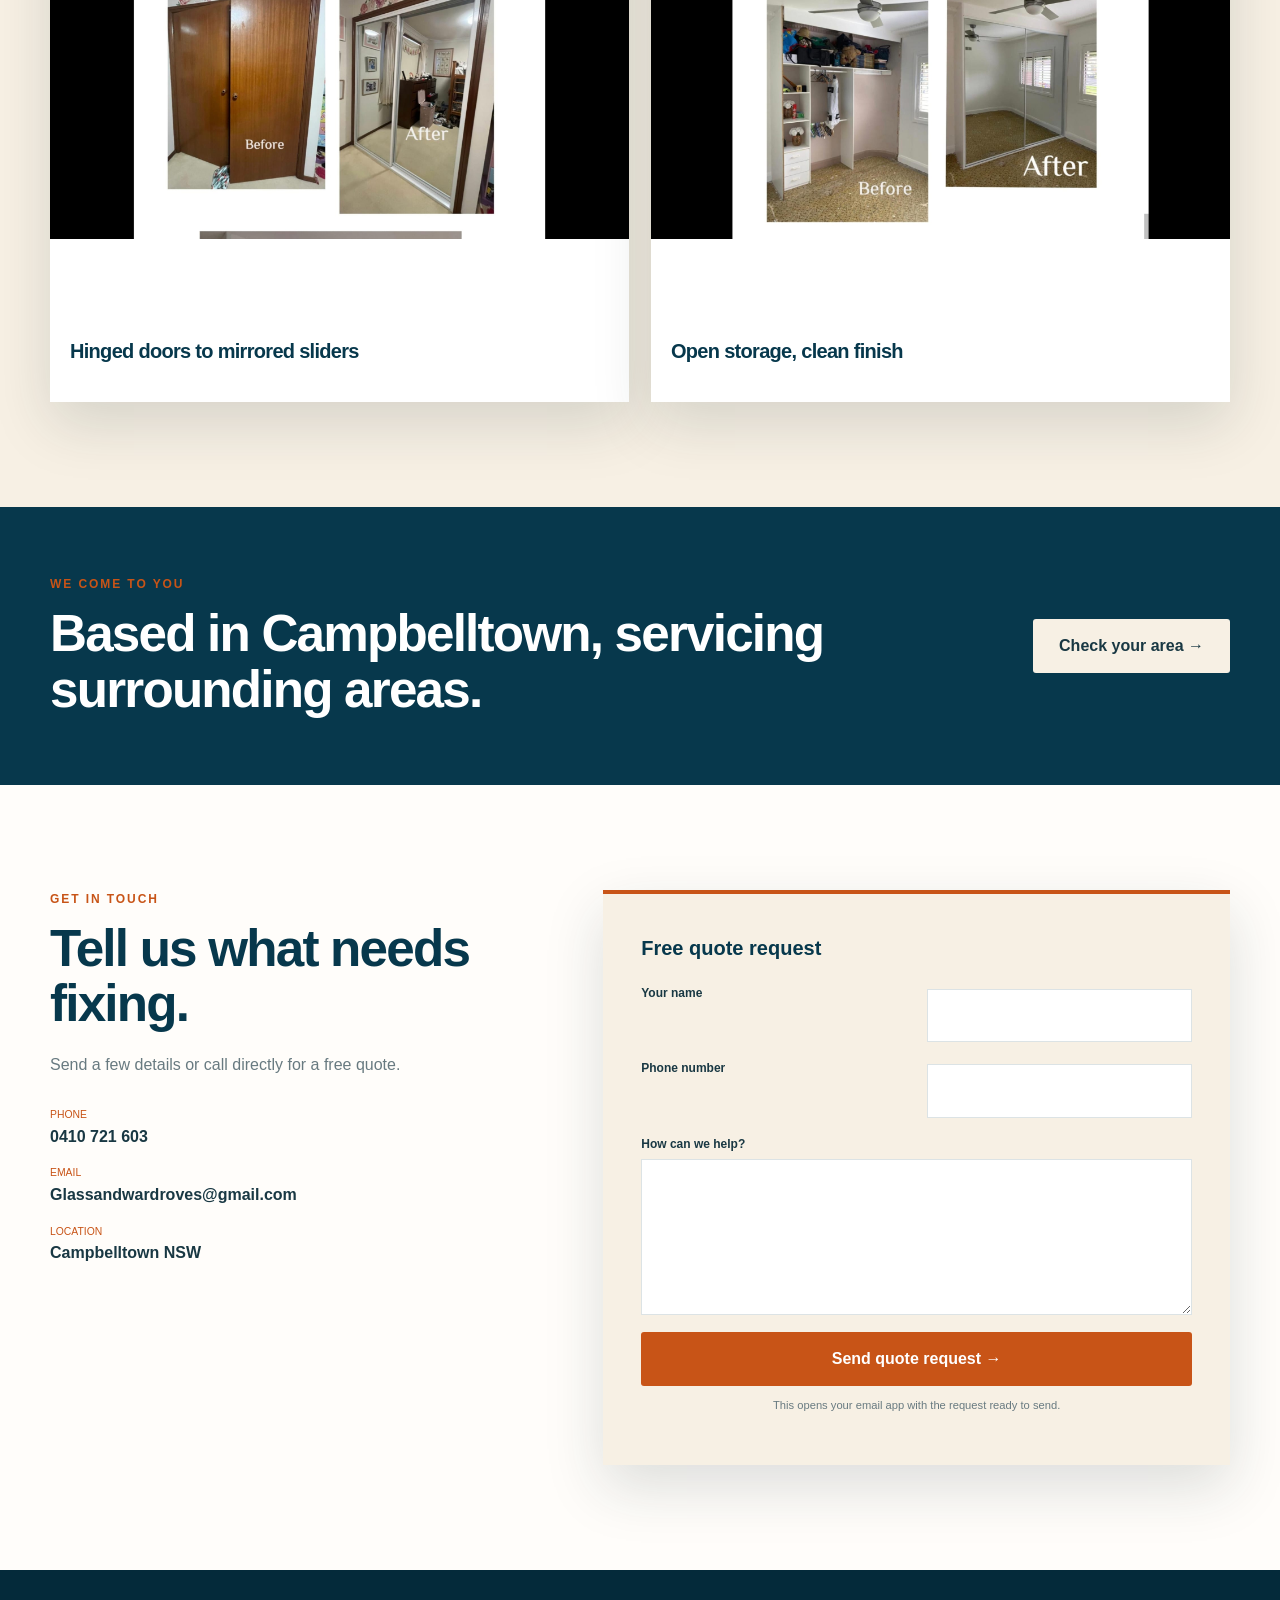
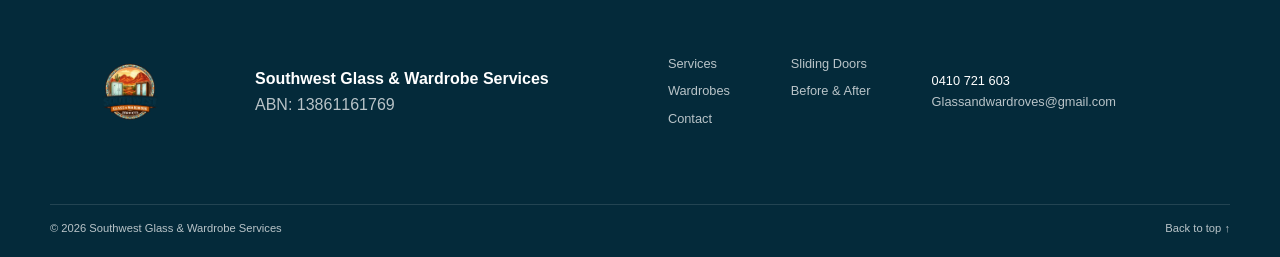
==== commit 699bc8b4: "Southwest website" ====
--- a/southwest-website/index.html
+++ b/southwest-website/index.html
@@ -5,47 +5,44 @@
   <meta name="viewport" content="width=device-width,initial-scale=1">
   <meta name="description" content="Glass, wardrobe, shower screen and sliding door repairs and replacements in Campbelltown NSW.">
   <meta name="theme-color" content="#07384c">
-  <title>Southwest Glass & Wardrobe Services</title>
+  <title>Southwest Glass & Wardrobe Services | Campbelltown NSW</title>
   <style>
     :root{--navy:#07384c;--orange:#c85417;--cream:#f7f0e4;--white:#fffdfa;--ink:#193843;--muted:#687a80;--line:rgba(7,56,76,.14);--shadow:0 22px 55px rgba(30,45,46,.15)}
-    *{box-sizing:border-box}html{scroll-behavior:smooth}body{margin:0;background:var(--white);color:var(--ink);font-family:Arial,Helvetica,sans-serif;line-height:1.6}body.menu-open{overflow:hidden}img{display:block;max-width:100%}a{color:inherit;text-decoration:none}button,input,textarea{font:inherit}.container{width:min(1180px,calc(100% - 40px));margin:auto}.skip{position:fixed;z-index:100;top:8px;left:8px;padding:8px 12px;background:var(--navy);color:white;transform:translateY(-160%)}.skip:focus{transform:none}.eyebrow{margin:0 0 12px;color:var(--orange);font-size:.75rem;font-weight:700;letter-spacing:.16em;text-transform:uppercase}h1,h2,h3{margin-top:0;color:var(--navy);font-family:Arial,Helvetica,sans-serif;line-height:1.08;letter-spacing:-.035em}h1{max-width:760px;margin-bottom:24px;font-size:clamp(3.2rem,6.2vw,6.4rem)}h2{margin-bottom:20px;font-size:clamp(2.35rem,4vw,4rem)}h3{font-size:1.25rem}.section{padding:105px 0}.button{display:inline-flex;min-height:54px;align-items:center;justify-content:center;padding:0 25px;border:1px solid transparent;border-radius:3px;font-weight:700;transition:.2s}.button:hover{transform:translateY(-2px)}.primary{background:var(--orange);color:white}.outline{border-color:rgba(7,56,76,.25);background:rgba(255,255,255,.6)}.light{background:var(--cream)}
-    header{position:relative;z-index:30;height:128px;border-bottom:1px solid var(--line);background:var(--white)}.header-inner{display:flex;height:100%;align-items:center}.brand{width:180px;flex:0 0 180px;margin-right:auto}.brand img{width:100%;height:110px;object-fit:contain}.site-nav{display:flex;align-items:center;gap:22px;margin-right:28px;font-size:.88rem;font-weight:600}.site-nav a:hover{color:var(--orange)}.call{display:flex;flex-direction:column;line-height:1.15;white-space:nowrap}.call small{color:var(--muted);font-size:.65rem}.menu{display:none;width:44px;height:44px;padding:9px;border:0;background:none}.menu span{display:block;height:2px;margin:5px;background:var(--navy);transition:.2s}
-    .hero{padding:70px 0 90px;background:var(--cream)}.hero-grid{display:grid;grid-template-columns:1.05fr .95fr;align-items:center;gap:70px}.lead{max-width:650px;color:#4c6269;font-size:1.15rem}.actions{display:flex;flex-wrap:wrap;gap:12px;margin-top:30px}.trust{display:flex;flex-wrap:wrap;gap:24px;margin:32px 0 0;padding:0;list-style:none;font-size:.84rem;font-weight:600}.trust li:before{content:"✓";margin-right:7px;color:var(--orange)}.hero-photo{position:relative;margin:0}.hero-photo img{width:100%;height:570px;border-radius:210px 210px 3px 3px;object-fit:cover;box-shadow:var(--shadow)}.hero-photo figcaption{position:absolute;right:18px;bottom:18px;left:18px;display:flex;padding:16px 20px;flex-direction:column;background:rgba(7,56,76,.92);color:white}.hero-photo figcaption small{color:#e6cfad;text-transform:uppercase;letter-spacing:.1em}
-    .heading{display:grid;grid-template-columns:1.2fr .8fr;align-items:end;gap:70px;margin-bottom:50px}.heading h2{margin:0}.heading>p,.muted{color:var(--muted)}.services{display:grid;grid-template-columns:repeat(3,1fr);gap:1px;background:var(--line)}.services article{position:relative;overflow:hidden;min-height:360px;background:var(--navy);isolation:isolate}.services article:after{content:"";position:absolute;z-index:-1;inset:0;background:linear-gradient(transparent,rgba(4,39,54,.96))}.services article>img{position:absolute;z-index:-2;width:100%;height:100%;object-fit:cover;transition:.4s}.services article:hover>img{transform:scale(1.04)}.services article>div{position:absolute;right:0;bottom:0;left:0;padding:28px}.services span,.before span{color:#f4a06b;font-size:.72rem}.services h3{margin:15px 0 7px;color:white}.services p{margin:0;color:rgba(255,255,255,.8);font-size:.88rem}
-    .sliding-section{overflow:hidden;background:var(--navy);color:white}.sliding-intro{display:grid;grid-template-columns:.9fr 1.1fr;align-items:start;gap:75px;margin-bottom:55px}.sliding-intro h2{color:white}.sliding-intro .eyebrow{color:#f4a06b}.sliding-intro p{color:rgba(255,255,255,.76)}.sliding-points{display:grid;gap:14px;margin:28px 0;padding:0;list-style:none}.sliding-points li{padding:14px 16px;border-left:3px solid var(--orange);background:rgba(255,255,255,.07)}.sliding-points strong{display:block;color:white}.sliding-points span{color:rgba(255,255,255,.7);font-size:.86rem}.sliding-section .outline{border-color:rgba(255,255,255,.35);color:white;background:transparent}.sliding-section .progress>span,.sliding-section .progress strong{color:white}.sliding-section .controls>button{border-color:rgba(255,255,255,.24);background:rgba(255,255,255,.08);color:white}.sliding-section .dot{background:rgba(255,255,255,.2)}.sliding-section .dot.active{background:#f4a06b}.gallery-section{overflow:hidden;background:#fbf7f0}.viewport{overflow:hidden}.track{display:flex;gap:22px;transition:transform .55s cubic-bezier(.22,.61,.36,1)}.track figure{position:relative;flex:0 0 calc(72% - 11px);height:610px;margin:0;overflow:hidden;background:#ddd;opacity:.55;transition:.4s}.track figure.active{opacity:1}.track img{width:100%;height:100%;object-fit:cover}.track figcaption{position:absolute;right:18px;bottom:18px;left:18px;padding:15px 18px;background:rgba(7,56,76,.9);color:white;font-weight:700}.controls{display:flex;align-items:center;gap:22px;margin-top:27px}.controls>button{display:grid;width:54px;height:54px;flex:0 0 54px;place-items:center;border:1px solid var(--line);border-radius:50%;background:white;color:var(--navy);font-size:1.25rem;cursor:pointer}.progress{display:flex;min-width:0;flex:1;align-items:center;gap:18px}.progress>span{white-space:nowrap;color:var(--muted);font-size:.78rem}.progress strong{color:var(--navy);font-size:1rem}.dots{display:flex;flex:1;gap:4px}.dot{height:3px;flex:1;padding:0;border:0;background:rgba(7,56,76,.16)}.dot.active{background:var(--orange)}
-    .transformations{background:var(--navy)}.dark-head{max-width:730px;margin-bottom:45px}.dark-head h2{color:white}.dark-head>p:last-child{color:rgba(255,255,255,.72)}.before{display:grid;grid-template-columns:repeat(3,1fr);gap:18px}.before article{background:white}.before img{width:100%;height:330px;object-fit:contain}.before article>div{padding:20px}.before h3{margin:7px 0}.work{background:var(--cream)}.work-grid{display:grid;grid-template-columns:1.3fr .85fr .85fr;gap:18px}.work-grid figure{position:relative;height:500px;margin:0;overflow:hidden}.work-grid img{width:100%;height:100%;object-fit:cover}.work-grid figcaption{position:absolute;right:0;bottom:0;left:0;padding:45px 18px 16px;background:linear-gradient(transparent,rgba(7,56,76,.9));color:white;font-weight:700}.area{padding:68px 0;background:var(--navy)}.area-inner{display:flex;align-items:center;justify-content:space-between;gap:35px}.area h2{max-width:800px;margin:0;color:white}.area .eyebrow{color:#ef9562}
-    .contact{display:grid;grid-template-columns:.85fr 1.15fr;gap:90px}.contact-list{display:grid;gap:16px;margin-top:30px}.contact-list>*{display:flex;flex-direction:column}.contact-list small{color:var(--orange);font-size:.65rem;text-transform:uppercase;letter-spacing:.1em}.contact-list strong{overflow-wrap:anywhere}form{display:grid;grid-template-columns:1fr 1fr;column-gap:20px;padding:38px;border-top:4px solid var(--orange);background:var(--cream);box-shadow:var(--shadow)}.form-title{grid-column:1/-1;display:flex;justify-content:space-between;margin-bottom:20px}.form-title strong{color:var(--navy);font-size:1.25rem}.form-title span{color:var(--muted);font-size:.67rem;text-transform:uppercase}form label{font-size:.75rem;font-weight:700}form input,form textarea{width:100%;margin:5px 0 17px;padding:13px;border:1px solid var(--line);background:white}form label[for=message],form textarea,form button,form>p{grid-column:1/-1}form>p{color:var(--muted);font-size:.7rem;text-align:center}
-    footer{padding:42px 0 20px;background:#042a3a;color:rgba(255,255,255,.72)}.footer-main{display:grid;grid-template-columns:180px 1.3fr .8fr 1fr;align-items:center;gap:25px;padding-bottom:32px}.footer-logo img{width:160px;height:160px;object-fit:contain}.footer-name{display:flex;flex-direction:column}.footer-name strong{color:white}.footer-main nav{display:grid;grid-template-columns:1fr 1fr;gap:7px;font-size:.8rem}.footer-contact{display:flex;flex-direction:column;font-size:.8rem;overflow-wrap:anywhere}.footer-contact a:first-child{color:white;font-size:1.1rem;font-weight:700}.footer-bottom{display:flex;justify-content:space-between;padding-top:15px;border-top:1px solid rgba(255,255,255,.12);font-size:.7rem}
-    @media(max-width:1050px){header{height:112px}.brand{width:150px;flex-basis:150px}.brand img{height:98px}.site-nav{gap:13px;margin-right:16px}.hero-grid{gap:35px}.footer-main{grid-template-columns:150px 1.2fr .8fr}.footer-contact{grid-column:2/4}}
-    @media(max-width:850px){header{height:104px}.brand{width:145px;flex-basis:145px}.brand img{height:94px}.menu{display:block}.call{margin-left:7px}.site-nav{position:fixed;top:104px;right:0;bottom:0;left:0;display:flex;visibility:hidden;margin:0;padding:45px 28px;flex-direction:column;align-items:flex-start;background:var(--cream);opacity:0;transform:translateY(-8px);transition:.2s}.site-nav.open{visibility:visible;opacity:1;transform:none}.site-nav a{font-size:1.5rem;font-weight:700}.menu[aria-expanded=true] span:nth-child(1){transform:translateY(7px) rotate(45deg)}.menu[aria-expanded=true] span:nth-child(2){opacity:0}.menu[aria-expanded=true] span:nth-child(3){transform:translateY(-7px) rotate(-45deg)}.hero-grid,.heading,.contact,.sliding-intro{grid-template-columns:1fr}.sliding-intro{gap:20px}.services{grid-template-columns:1fr 1fr}.track figure{flex-basis:82%;height:540px}.before{grid-template-columns:1fr}.work-grid{grid-template-columns:1fr}.work-grid figure{height:420px}.footer-main{grid-template-columns:150px 1fr}.footer-main nav,.footer-contact{grid-column:1/3}}
-    @media(max-width:600px){.container{width:min(100% - 28px,520px)}.section{padding:75px 0}header{height:98px}.brand{width:130px;flex-basis:130px}.brand img{height:90px}.site-nav{top:98px}.call small{display:none}.call strong{font-size:.76rem}.hero{padding:48px 0 72px}.hero-photo img{height:460px}.actions{flex-direction:column}.trust{display:grid;gap:8px}.heading{gap:16px}.services{grid-template-columns:1fr}.track{gap:0}.track figure{flex-basis:100%;height:460px}.controls{gap:10px}.controls>button{width:46px;height:46px;flex-basis:46px}.area-inner{align-items:flex-start;flex-direction:column}form{grid-template-columns:1fr;padding:26px 20px}form label,form input{grid-column:1}.form-title{flex-direction:column}.footer-main{grid-template-columns:1fr;text-align:center}.footer-logo img{width:220px;height:220px;margin:auto}.footer-name,.footer-contact{align-items:center}.footer-main nav,.footer-contact{grid-column:1}.footer-bottom{flex-direction:column;gap:7px;text-align:center}}
+    *{box-sizing:border-box}html{scroll-behavior:smooth}body{margin:0;background:var(--white);color:var(--ink);font-family:Arial,Helvetica,sans-serif;line-height:1.6}body.menu-open{overflow:hidden}img{display:block;max-width:100%}a{color:inherit;text-decoration:none}button,input,textarea{font:inherit}.container{width:min(1180px,calc(100% - 40px));margin:auto}.skip{position:fixed;z-index:100;top:8px;left:8px;padding:8px 12px;background:var(--navy);color:white;transform:translateY(-160%)}.skip:focus{transform:none}.eyebrow{margin:0 0 12px;color:var(--orange);font-size:.75rem;font-weight:700;letter-spacing:.16em;text-transform:uppercase}h1,h2,h3{margin-top:0;color:var(--navy);line-height:1.08;letter-spacing:-.035em}h1{max-width:760px;margin-bottom:24px;font-size:clamp(3.2rem,6.2vw,6.4rem)}h2{margin-bottom:20px;font-size:clamp(2.35rem,4vw,4rem)}h3{font-size:1.25rem}.section{padding:105px 0}.button{display:inline-flex;min-height:54px;align-items:center;justify-content:center;padding:0 25px;border:1px solid transparent;border-radius:3px;font-weight:700;transition:.2s}.button:hover{transform:translateY(-2px)}.primary{background:var(--orange);color:white}.outline{border-color:rgba(7,56,76,.25);background:rgba(255,255,255,.6)}
+    header{position:relative;z-index:30;height:128px;border-bottom:1px solid var(--line);background:var(--white)}.header-inner{display:flex;height:100%;align-items:center}.brand{width:180px;flex:0 0 180px;margin-right:auto}.brand img{width:100%;height:110px;object-fit:contain}.site-nav{display:flex;align-items:center;gap:20px;margin-right:26px;font-size:.86rem;font-weight:600}.site-nav a:hover{color:var(--orange)}.call{display:flex;flex-direction:column;line-height:1.15;white-space:nowrap}.call small{color:var(--muted);font-size:.65rem}.menu{display:none;width:44px;height:44px;padding:9px;border:0;background:none}.menu span{display:block;height:2px;margin:5px;background:var(--navy)}
+    .hero{padding:70px 0 90px;background:var(--cream)}.hero-grid{display:grid;grid-template-columns:1.05fr .95fr;align-items:center;gap:70px}.lead{max-width:650px;color:#4c6269;font-size:1.15rem}.actions{display:flex;flex-wrap:wrap;gap:12px;margin-top:30px}.trust{display:flex;flex-wrap:wrap;gap:24px;margin:32px 0 0;padding:0;list-style:none;font-size:.84rem;font-weight:600}.trust li:before{content:"✓";margin-right:7px;color:var(--orange)}.hero-photo{position:relative;margin:0}.hero-photo img{width:100%;height:570px;border-radius:210px 210px 3px 3px;object-fit:cover;box-shadow:var(--shadow)}.hero-photo figcaption{position:absolute;right:18px;bottom:18px;left:18px;padding:16px 20px;background:rgba(7,56,76,.92);color:white}
+    .heading{display:grid;grid-template-columns:1.2fr .8fr;align-items:end;gap:70px;margin-bottom:50px}.heading h2{margin:0}.heading>p,.muted{color:var(--muted)}.services{display:grid;grid-template-columns:repeat(3,1fr);gap:1px;background:var(--line)}.services article{position:relative;overflow:hidden;min-height:360px;background:var(--navy);isolation:isolate}.services article:after{content:"";position:absolute;z-index:-1;inset:0;background:linear-gradient(transparent,rgba(4,39,54,.96))}.services img{position:absolute;z-index:-2;width:100%;height:100%;object-fit:cover}.services article>div{position:absolute;right:0;bottom:0;left:0;padding:28px}.services span{color:#f4a06b;font-size:.72rem}.services h3{margin:15px 0 7px;color:white}.services p{margin:0;color:rgba(255,255,255,.8);font-size:.88rem}
+    .sliding-section{overflow:hidden;background:var(--navy);color:white}.sliding-intro{display:grid;grid-template-columns:.9fr 1.1fr;gap:75px;margin-bottom:55px}.sliding-intro h2{color:white}.sliding-intro .eyebrow{color:#f4a06b}.sliding-intro p{color:rgba(255,255,255,.76)}.sliding-points{display:grid;gap:14px;margin:28px 0;padding:0;list-style:none}.sliding-points li{padding:14px 16px;border-left:3px solid var(--orange);background:rgba(255,255,255,.07)}.sliding-points strong{display:block;color:white}.sliding-points span{color:rgba(255,255,255,.7);font-size:.86rem}.sliding-section .outline{border-color:rgba(255,255,255,.35);color:white;background:transparent}.gallery-section{overflow:hidden;background:#fbf7f0}.viewport{overflow:hidden}.track{display:flex;gap:22px;transition:transform .55s cubic-bezier(.22,.61,.36,1)}.track figure{position:relative;flex:0 0 calc(72% - 11px);height:610px;margin:0;overflow:hidden;background:#ddd;opacity:.55;transition:.4s}.track figure.active{opacity:1}.track img{width:100%;height:100%;object-fit:cover}.track figcaption{position:absolute;right:18px;bottom:18px;left:18px;padding:15px 18px;background:rgba(7,56,76,.9);color:white;font-weight:700}.controls{display:flex;align-items:center;gap:22px;margin-top:27px}.controls>button{display:grid;width:54px;height:54px;flex:0 0 54px;place-items:center;border:1px solid var(--line);border-radius:50%;background:white;color:var(--navy);font-size:1.25rem;cursor:pointer}.progress{display:flex;min-width:0;flex:1;align-items:center;gap:18px}.progress>span{white-space:nowrap;color:var(--muted);font-size:.78rem}.progress strong{color:var(--navy);font-size:1rem}.dots{display:flex;flex:1;gap:4px}.dot{height:3px;flex:1;padding:0;border:0;background:rgba(7,56,76,.16)}.dot.active{background:var(--orange)}.sliding-section .progress span,.sliding-section .progress strong{color:white}.sliding-section .controls>button{border-color:rgba(255,255,255,.24);background:rgba(255,255,255,.08);color:white}.sliding-section .dot{background:rgba(255,255,255,.2)}.sliding-section .dot.active{background:#f4a06b}
+    .transformations{background:var(--cream)}.before{display:grid;grid-template-columns:1fr 1fr;gap:22px}.before article{background:white;box-shadow:var(--shadow)}.before img{width:100%;height:430px;object-fit:contain}.before div{padding:20px}.area{padding:68px 0;background:var(--navy)}.area-inner{display:flex;align-items:center;justify-content:space-between;gap:35px}.area h2{max-width:800px;margin:0;color:white}.area .button{background:var(--cream)}
+    .contact{display:grid;grid-template-columns:.85fr 1.15fr;gap:90px}.contact-list{display:grid;gap:16px;margin-top:30px}.contact-list>*{display:flex;flex-direction:column}.contact-list small{color:var(--orange);font-size:.65rem;text-transform:uppercase}.contact-list strong{overflow-wrap:anywhere}form{display:grid;grid-template-columns:1fr 1fr;column-gap:20px;padding:38px;border-top:4px solid var(--orange);background:var(--cream);box-shadow:var(--shadow)}.form-title{grid-column:1/-1;margin-bottom:20px;color:var(--navy);font-size:1.25rem;font-weight:700}form label{font-size:.75rem;font-weight:700}form input,form textarea{width:100%;margin:5px 0 17px;padding:13px;border:1px solid var(--line);background:white}form label[for=message],form textarea,form button,form>p{grid-column:1/-1}form>p{color:var(--muted);font-size:.7rem;text-align:center}
+    footer{padding:42px 0 20px;background:#042a3a;color:rgba(255,255,255,.72)}.footer-main{display:grid;grid-template-columns:180px 1.3fr .8fr 1fr;align-items:center;gap:25px;padding-bottom:32px}.footer-logo img{width:160px;height:160px;object-fit:contain}.footer-name,.footer-contact{display:flex;flex-direction:column}.footer-name strong,.footer-contact a:first-child{color:white}.footer-main nav{display:grid;grid-template-columns:1fr 1fr;gap:7px;font-size:.8rem}.footer-contact{font-size:.8rem;overflow-wrap:anywhere}.footer-bottom{display:flex;justify-content:space-between;padding-top:15px;border-top:1px solid rgba(255,255,255,.12);font-size:.7rem}
+    @media(max-width:1050px){header{height:112px}.brand{width:150px;flex-basis:150px}.brand img{height:98px}.site-nav{gap:12px;margin-right:14px}.hero-grid{gap:35px}.footer-main{grid-template-columns:150px 1.2fr .8fr}.footer-contact{grid-column:2/4}}
+    @media(max-width:850px){header{height:104px}.brand{width:145px;flex-basis:145px}.brand img{height:94px}.menu{display:block}.call{margin-left:7px}.site-nav{position:fixed;top:104px;right:0;bottom:0;left:0;display:flex;visibility:hidden;margin:0;padding:45px 28px;flex-direction:column;align-items:flex-start;background:var(--cream);opacity:0}.site-nav.open{visibility:visible;opacity:1}.site-nav a{font-size:1.5rem;font-weight:700}.hero-grid,.heading,.contact,.sliding-intro{grid-template-columns:1fr}.sliding-intro{gap:20px}.services{grid-template-columns:1fr 1fr}.track figure{flex-basis:82%;height:540px}.before{grid-template-columns:1fr}.footer-main{grid-template-columns:150px 1fr}.footer-main nav,.footer-contact{grid-column:1/3}}
+    @media(max-width:600px){.container{width:min(100% - 28px,520px)}.section{padding:75px 0}header{height:98px}.brand{width:130px;flex-basis:130px}.brand img{height:90px}.site-nav{top:98px}.call small{display:none}.call strong{font-size:.76rem}.hero{padding:48px 0 72px}.hero-photo img{height:460px}.actions{flex-direction:column}.trust{display:grid;gap:8px}.heading{gap:16px}.services{grid-template-columns:1fr}.track{gap:0}.track figure{flex-basis:100%;height:460px}.controls{gap:10px}.controls>button{width:46px;height:46px;flex-basis:46px}.before img{height:330px}.area-inner{align-items:flex-start;flex-direction:column}form{grid-template-columns:1fr;padding:26px 20px}form label,form input{grid-column:1}.footer-main{grid-template-columns:1fr;text-align:center}.footer-logo img{width:220px;height:220px;margin:auto}.footer-name,.footer-contact{align-items:center}.footer-main nav,.footer-contact{grid-column:1}.footer-bottom{flex-direction:column;gap:7px;text-align:center}}
     @media(max-width:380px){.brand{width:115px;flex-basis:115px}.call strong{font-size:.68rem}.menu{width:39px;padding:6px}.track figure{height:400px}}
-    @media(prefers-reduced-motion:reduce){html{scroll-behavior:auto}*,*:before,*:after{transition-duration:.01ms!important}}
   </style>
 </head>
 <body>
   <a class="skip" href="#main">Skip to content</a>
   <header id="home"><div class="container header-inner"><a class="brand" href="#home"><img src="assets/southwest-logo.png" alt="Southwest Glass and Wardrobe Services logo"></a><button class="menu" aria-expanded="false" aria-controls="site-nav" aria-label="Open navigation"><span></span><span></span><span></span></button><nav class="site-nav" id="site-nav"><a href="#services">Services</a><a href="#sliding-doors">Sliding Doors</a><a href="#wardrobes">Wardrobes</a><a href="#transformations">Before & After</a><a href="#contact">Contact</a></nav><a class="call" href="tel:0410721603"><small>Free quotes</small><strong>0410 721 603</strong></a></div></header>
   <main id="main">
-    <section class="hero"><div class="container hero-grid"><div><p class="eyebrow">Campbelltown NSW & surrounding areas</p><h1>Reliable glass &amp; wardrobe solutions.</h1><p class="lead">Repairs, replacements and new installations for homes and businesses, delivered with careful workmanship and fair pricing.</p><div class="actions"><a class="button primary" href="#contact">Get a free quote →</a><a class="button outline" href="tel:0410721603">Call 0410 721 603</a></div><ul class="trust"><li>Residential & commercial</li><li>Reliable local service</li><li>Reasonable pricing</li></ul></div><figure class="hero-photo"><img src="assets/work/hero-shower.jpeg" alt="Completed glass shower screen installation"><figcaption><small>Recent project</small><strong>Corner shower screen installation</strong></figcaption></figure></div></section>
-    <section class="section" id="services"><div class="container"><div class="heading"><div><p class="eyebrow">What we do</p><h2>One reliable team for the jobs around your property.</h2></div><p>Practical, durable solutions for wardrobes, doors, screens and glass.</p></div><div class="services">
-      <article><img src="assets/work/custom-wardrobe-interior.jpeg" alt="Custom wardrobe shelving"><div><span>01</span><h3>Wardrobe repair & replacement</h3><p>Tracks, rollers, mirrors, internals and complete upgrades.</p></div></article><article><img src="assets/work/mirrored-wardrobe.jpeg" alt="Mirrored sliding doors"><div><span>02</span><h3>Sliding doors</h3><p>All types of sliding door repair and new installation.</p></div></article><article><img src="assets/work/frameless-shower.jpeg" alt="Frameless shower"><div><span>03</span><h3>Shower screens</h3><p>Repair and replacement, from framed to frameless.</p></div></article><article><img src="assets/work/internal-door-lock.jpeg" alt="Internal door"><div><span>04</span><h3>Internal doors & locks</h3><p>Repairs and replacement for smooth, secure use.</p></div></article><article><img src="assets/work/transformation-panel-to-mirror.jpeg" alt="Mirror replacement"><div><span>05</span><h3>Window & mirror glass</h3><p>Broken window glass and wardrobe mirror replacement.</p></div></article><article><img src="assets/work/security-screen.jpeg" alt="Security screen"><div><span>06</span><h3>Flyscreens & security doors</h3><p>Flyscreens and security grill doors repaired or replaced.</p></div></article>
-    </div></div></section>
-    <section class="section sliding-section" id="sliding-doors"><div class="container"><div class="sliding-intro"><div><p class="eyebrow">Sliding door repair & replacement</p><h2>Get your doors sliding smoothly again.</h2><p>Sticking, jamming or letting in drafts? We repair the problems others struggle with, including broken rollers, worn tracks, bent frames and faulty locks.</p><p>If a door is beyond repair, we can install a secure, energy-efficient replacement made to fit properly and built to last.</p><div class="actions"><a class="button primary" href="tel:0410721603">Call 0410 721 603</a><a class="button outline" href="sms:0410721603">Text for a quote</a></div></div><div><ul class="sliding-points"><li><strong>Free quote within minutes</strong><span>Call or text and tell us what is happening with your door.</span></li><li><strong>Repair before replacement</strong><span>Rollers, tracks, frames, glass, screens and locks.</span></li><li><strong>Reasonable local pricing</strong><span>Reliable service for homes and businesses around Campbelltown.</span></li></ul></div></div><div class="carousel" data-carousel><div class="viewport"><div class="track">
-      <figure><img src="assets/sliding-door-slider/door-01.jpeg" alt="Sliding screen door repair"><figcaption>Sliding screen door repair</figcaption></figure><figure><img src="assets/sliding-door-slider/door-02.jpeg" alt="Security sliding door"><figcaption>Security sliding door service</figcaption></figure><figure><img src="assets/sliding-door-slider/door-03.jpeg" alt="Security screen entrance"><figcaption>Entrance screen and door repair</figcaption></figure><figure><img src="assets/sliding-door-slider/door-04.jpeg" alt="Sliding glass panel being repaired"><figcaption>Glass panel replacement in progress</figcaption></figure><figure><img src="assets/sliding-door-slider/door-05.jpeg" alt="Sliding glass door repair"><figcaption>Sliding glass door repair</figcaption></figure><figure><img src="assets/sliding-door-slider/door-06.jpeg" alt="Apartment sliding doors"><figcaption>Apartment sliding-door servicing</figcaption></figure><figure><img src="assets/sliding-door-slider/door-07.jpeg" alt="Flyscreen door repair"><figcaption>Flyscreen rollers and mesh repair</figcaption></figure><figure><img src="assets/sliding-door-slider/door-08.jpeg" alt="Sliding door glass replacement"><figcaption>Replacement glass and frame work</figcaption></figure><figure><img src="assets/sliding-door-slider/door-09.jpeg" alt="Residential sliding glass door"><figcaption>Residential sliding-door repair</figcaption></figure><figure><img src="assets/sliding-door-slider/door-10.jpeg" alt="Balcony sliding screen door"><figcaption>Balcony screen door installation</figcaption></figure><figure><img src="assets/sliding-door-slider/door-11.jpeg" alt="Sliding screen door open"><figcaption>Smooth-running screen door</figcaption></figure><figure><img src="assets/sliding-door-slider/door-12.jpeg" alt="Security grille door"><figcaption>Security grille door service</figcaption></figure><figure><img src="assets/sliding-door-slider/door-13.jpeg" alt="Replaced sidelight glass"><figcaption>Sidelight glass replacement</figcaption></figure><figure><img src="assets/sliding-door-slider/door-14.jpeg" alt="Door frame before glass installation"><figcaption>Door frame and glass replacement</figcaption></figure><figure><img src="assets/sliding-door-slider/door-15.jpeg" alt="Repaired sliding screen panel"><figcaption>Repaired sliding screen panel</figcaption></figure>
-    </div></div><div class="controls"><button class="prev" aria-label="Previous sliding door photo">←</button><div class="progress"><span><strong>01</strong> / 15</span><div class="dots"></div></div><button class="next" aria-label="Next sliding door photo">→</button></div></div></div></section>
-    <section class="section gallery-section" id="wardrobes"><div class="container"><div class="heading"><div><p class="eyebrow">Wardrobe repair & replacement</p><h2>Storage made to fit your space.</h2></div><p>We repair sticking drawers, damaged doors, faulty tracks, hinges and worn hardware. When replacement is the better option, we build practical modern storage at a reasonable price.</p></div><div class="carousel" data-carousel><div class="viewport"><div class="track">
-      <figure><img src="assets/wardrobe-slider/wardrobe-01.jpeg" alt="Wardrobe shelving"><figcaption>Adjustable shelving system</figcaption></figure><figure><img src="assets/wardrobe-slider/wardrobe-02.jpeg" alt="Wardrobe interior"><figcaption>Made-to-fit wardrobe interior</figcaption></figure><figure><img src="assets/wardrobe-slider/wardrobe-03.jpeg" alt="Wardrobe rails"><figcaption>Drawers and double hanging rails</figcaption></figure><figure><img src="assets/wardrobe-slider/wardrobe-04.jpeg" alt="Bedroom storage"><figcaption>Flexible bedroom storage</figcaption></figure><figure><img src="assets/wardrobe-slider/wardrobe-05.jpeg" alt="Compact wardrobe"><figcaption>Compact wardrobe fit-out</figcaption></figure><figure><img src="assets/wardrobe-slider/wardrobe-06.jpeg" alt="Large wardrobe"><figcaption>Full-wall custom wardrobe</figcaption></figure><figure><img src="assets/wardrobe-slider/wardrobe-07.jpeg" alt="Black framed wardrobe"><figcaption>Black-framed installation</figcaption></figure><figure><img src="assets/wardrobe-slider/wardrobe-08.jpeg" alt="Shelving layout"><figcaption>Multi-section shelving layout</figcaption></figure><figure><img src="assets/wardrobe-slider/wardrobe-09.jpeg" alt="Mirror wardrobe"><figcaption>Mirror door and storage</figcaption></figure><figure><img src="assets/wardrobe-slider/wardrobe-10.jpeg" alt="Mirrored slider"><figcaption>Mirrored slider installation</figcaption></figure><figure><img src="assets/wardrobe-slider/wardrobe-11.jpeg" alt="Practical wardrobe"><figcaption>Practical mirrored wardrobe</figcaption></figure><figure><img src="assets/wardrobe-slider/wardrobe-12.jpeg" alt="White wardrobe"><figcaption>White sliding-panel wardrobe</figcaption></figure><figure><img src="assets/wardrobe-slider/wardrobe-13.jpeg" alt="Double rails"><figcaption>Double-rail wardrobe interior</figcaption></figure><figure><img src="assets/wardrobe-slider/wardrobe-14.jpeg" alt="Drawers and shelves"><figcaption>Drawers, shelves and hanging space</figcaption></figure><figure><img src="assets/wardrobe-slider/wardrobe-15.jpeg" alt="Deep shelving"><figcaption>Deep adjustable shelving</figcaption></figure><figure><img src="assets/wardrobe-slider/wardrobe-16.jpeg" alt="Custom storage"><figcaption>Balanced custom storage layout</figcaption></figure>
-    </div></div><div class="controls"><button class="prev" aria-label="Previous photo">←</button><div class="progress"><span><strong>01</strong> / 16</span><div class="dots"></div></div><button class="next" aria-label="Next photo">→</button></div></div></div></section>
-    <section class="section transformations" id="transformations"><div class="container"><div class="dark-head"><p class="eyebrow">Real transformations</p><h2>See the difference.</h2><p>Wardrobe upgrades improve access, free up floor space and make rooms feel larger.</p></div><div class="before"><article><img src="assets/work/transformation-hinged-to-mirror.jpeg" alt="Before and after mirrored doors"><div><span>01</span><h3>Hinged doors to mirrored sliders</h3></div></article><article><img src="assets/work/transformation-open-to-mirror.jpeg" alt="Open wardrobe transformation"><div><span>02</span><h3>Open storage, clean finish</h3></div></article><article><img src="assets/work/transformation-panel-to-mirror.jpeg" alt="Mirror panel transformation"><div><span>03</span><h3>Damaged panels replaced</h3></div></article></div></div></section>
-    <section class="section work" id="work"><div class="container"><div class="heading"><div><p class="eyebrow">Recent work</p><h2>Built, fitted and finished with care.</h2></div><p>Wardrobe, shower glass and security screen work for local customers.</p></div><div class="work-grid"><figure><img src="assets/work/custom-wardrobe-interior.jpeg" alt="Wardrobe interior"><figcaption>Custom wardrobe interior</figcaption></figure><figure><img src="assets/work/frameless-shower.jpeg" alt="Shower glass"><figcaption>Frameless shower glass</figcaption></figure><figure><img src="assets/work/security-screen.jpeg" alt="Security door"><figcaption>Security screen & door</figcaption></figure></div></div></section>
-    <section class="area"><div class="container area-inner"><div><p class="eyebrow">We come to you</p><h2>Based in Campbelltown, servicing surrounding areas.</h2></div><a class="button light" href="tel:0410721603">Check your area →</a></div></section>
-    <section class="section" id="contact"><div class="container contact"><div><p class="eyebrow">Get in touch</p><h2>Tell us what needs fixing.</h2><p class="muted">Send a few details or call directly for a free quote.</p><div class="contact-list"><a href="tel:0410721603"><small>Phone</small><strong>0410 721 603</strong></a><a href="mailto:Glassandwardroves@gmail.com"><small>Email</small><strong>Glassandwardroves@gmail.com</strong></a><div><small>Location</small><strong>Campbelltown NSW</strong></div></div></div><form id="quote-form"><div class="form-title"><strong>Free quote request</strong><span>No obligation</span></div><label for="name">Your name</label><input id="name" name="name" required><label for="phone">Phone number</label><input id="phone" name="phone" required><label for="message">How can we help?</label><textarea id="message" name="message" rows="5" required></textarea><button class="button primary">Send quote request →</button><p>This opens your email app with the request ready to send.</p></form></div></section>
+    <section class="hero"><div class="container hero-grid"><div><p class="eyebrow">Campbelltown NSW & surrounding areas</p><h1>Reliable glass & wardrobe solutions.</h1><p class="lead">Repairs, replacements and new installations for homes and businesses, delivered with careful workmanship and fair pricing.</p><div class="actions"><a class="button primary" href="#contact">Get a free quote →</a><a class="button outline" href="tel:0410721603">Call 0410 721 603</a></div><ul class="trust"><li>Residential & commercial</li><li>Reliable local service</li><li>Reasonable pricing</li></ul></div><figure class="hero-photo"><img src="assets/work/hero-shower.jpeg" alt="Completed shower screen installation"><figcaption>Recent shower screen installation</figcaption></figure></div></section>
+    <section class="section" id="services"><div class="container"><div class="heading"><div><p class="eyebrow">What we do</p><h2>One reliable team for the jobs around your property.</h2></div><p>Practical, durable solutions for wardrobes, doors, screens and glass.</p></div><div class="services"><article><img src="assets/wardrobe-slider/wardrobe-01.jpeg" alt="Custom wardrobe"><div><span>01</span><h3>Wardrobe repair & replacement</h3><p>Tracks, rollers, mirrors, internals and complete upgrades.</p></div></article><article><img src="assets/sliding-door-slider/door-05.jpeg" alt="Sliding door repair"><div><span>02</span><h3>Sliding door repair & replacement</h3><p>Rollers, tracks, frames, locks, glass and complete replacements.</p></div></article><article><img src="assets/work/hero-shower.jpeg" alt="Shower screen"><div><span>03</span><h3>Shower screens</h3><p>Repair and replacement, from framed to frameless.</p></div></article><article><img src="assets/sliding-door-slider/door-01.jpeg" alt="Door and lock"><div><span>04</span><h3>Internal doors & locks</h3><p>Repairs and replacement for smooth, secure use.</p></div></article><article><img src="assets/wardrobe-slider/wardrobe-10.jpeg" alt="Mirror glass"><div><span>05</span><h3>Window & mirror glass</h3><p>Broken window glass and wardrobe mirror replacement.</p></div></article><article><img src="assets/sliding-door-slider/door-07.jpeg" alt="Flyscreens"><div><span>06</span><h3>Flyscreens & security doors</h3><p>Flyscreens and security grille doors repaired or replaced.</p></div></article></div></div></section>
+    <section class="section sliding-section" id="sliding-doors"><div class="container"><div class="sliding-intro"><div><p class="eyebrow">Sliding door repair & replacement</p><h2>Get your doors sliding smoothly again.</h2><p>Sticking, jamming or letting in drafts? We repair broken rollers, worn tracks, bent frames and faulty locks quickly and affordably.</p><p>If a door is beyond repair, we install secure, energy-efficient replacements made to fit and built to last.</p><div class="actions"><a class="button primary" href="tel:0410721603">Call 0410 721 603</a><a class="button outline" href="sms:0410721603">Text for a quote</a></div></div><ul class="sliding-points"><li><strong>Free quote within minutes</strong><span>Call or text and tell us what is happening.</span></li><li><strong>Repair before replacement</strong><span>Rollers, tracks, frames, glass, screens and locks.</span></li><li><strong>Reasonable local pricing</strong><span>Reliable residential and commercial service.</span></li></ul></div><div class="carousel" data-carousel><div class="viewport"><div class="track">
+      <figure><img src="assets/sliding-door-slider/door-01.jpeg" alt="Sliding screen door repair"><figcaption>Sliding screen door repair</figcaption></figure><figure><img src="assets/sliding-door-slider/door-02.jpeg" alt="Security sliding door"><figcaption>Security sliding door service</figcaption></figure><figure><img src="assets/sliding-door-slider/door-03.jpeg" alt="Security screen entrance"><figcaption>Entrance screen and door repair</figcaption></figure><figure><img src="assets/sliding-door-slider/door-04.jpeg" alt="Sliding glass panel repair"><figcaption>Glass panel replacement in progress</figcaption></figure><figure><img src="assets/sliding-door-slider/door-05.jpeg" alt="Sliding glass door repair"><figcaption>Sliding glass door repair</figcaption></figure><figure><img src="assets/sliding-door-slider/door-06.jpeg" alt="Apartment sliding doors"><figcaption>Apartment sliding-door servicing</figcaption></figure><figure><img src="assets/sliding-door-slider/door-07.jpeg" alt="Flyscreen repair"><figcaption>Flyscreen rollers and mesh repair</figcaption></figure><figure><img src="assets/sliding-door-slider/door-08.jpeg" alt="Glass replacement"><figcaption>Replacement glass and frame work</figcaption></figure><figure><img src="assets/sliding-door-slider/door-09.jpeg" alt="Balcony screen door"><figcaption>Balcony screen door installation</figcaption></figure><figure><img src="assets/sliding-door-slider/door-10.jpeg" alt="Sliding screen door"><figcaption>Smooth-running screen door</figcaption></figure><figure><img src="assets/sliding-door-slider/door-11.jpeg" alt="Security grille door"><figcaption>Security grille door service</figcaption></figure><figure><img src="assets/sliding-door-slider/door-12.jpeg" alt="Sidelight glass"><figcaption>Sidelight glass replacement</figcaption></figure><figure><img src="assets/sliding-door-slider/door-13.jpeg" alt="Door frame"><figcaption>Door frame and glass replacement</figcaption></figure><figure><img src="assets/sliding-door-slider/door-14.jpeg" alt="Sliding screen panel"><figcaption>Repaired sliding screen panel</figcaption></figure>
+    </div></div><div class="controls"><button class="prev" aria-label="Previous sliding door photo">←</button><div class="progress"><span><strong>01</strong> / 14</span><div class="dots"></div></div><button class="next" aria-label="Next sliding door photo">→</button></div></div></div></section>
+    <section class="section gallery-section" id="wardrobes"><div class="container"><div class="heading"><div><p class="eyebrow">Wardrobe repair & replacement</p><h2>Storage made to fit your space.</h2></div><p>We repair sticking drawers, damaged doors, faulty tracks, hinges and worn hardware. We also build practical modern replacement storage at a reasonable price.</p></div><div class="carousel" data-carousel><div class="viewport"><div class="track">
+      <figure><img src="assets/wardrobe-slider/wardrobe-01.jpeg" alt="Wardrobe shelving"><figcaption>Adjustable shelving system</figcaption></figure><figure><img src="assets/wardrobe-slider/wardrobe-02.jpeg" alt="Wardrobe interior"><figcaption>Made-to-fit wardrobe interior</figcaption></figure><figure><img src="assets/wardrobe-slider/wardrobe-03.jpeg" alt="Wardrobe rails"><figcaption>Drawers and hanging rails</figcaption></figure><figure><img src="assets/wardrobe-slider/wardrobe-04.jpeg" alt="Bedroom wardrobe"><figcaption>Flexible bedroom storage</figcaption></figure><figure><img src="assets/wardrobe-slider/wardrobe-05.jpeg" alt="Compact wardrobe"><figcaption>Compact wardrobe fit-out</figcaption></figure><figure><img src="assets/wardrobe-slider/wardrobe-06.jpeg" alt="Custom wardrobe"><figcaption>Custom wardrobe interior</figcaption></figure><figure><img src="assets/wardrobe-slider/wardrobe-07.jpeg" alt="Large wardrobe"><figcaption>Full-wall wardrobe installation</figcaption></figure><figure><img src="assets/wardrobe-slider/wardrobe-08.jpeg" alt="Wardrobe layout"><figcaption>Multi-section storage layout</figcaption></figure><figure><img src="assets/wardrobe-slider/wardrobe-09.jpeg" alt="Wardrobe shelving"><figcaption>Practical shelving and drawers</figcaption></figure><figure><img src="assets/wardrobe-slider/wardrobe-10.jpeg" alt="Mirror wardrobe"><figcaption>Mirrored sliding wardrobe</figcaption></figure><figure><img src="assets/wardrobe-slider/wardrobe-11.jpeg" alt="Mirror door storage"><figcaption>Mirror door and storage</figcaption></figure><figure><img src="assets/wardrobe-slider/wardrobe-12.jpeg" alt="Mirrored slider"><figcaption>Mirrored slider installation</figcaption></figure><figure><img src="assets/wardrobe-slider/wardrobe-13.jpeg" alt="White wardrobe"><figcaption>White sliding-panel wardrobe</figcaption></figure><figure><img src="assets/wardrobe-slider/wardrobe-14.jpeg" alt="Wardrobe rails"><figcaption>Double-rail wardrobe interior</figcaption></figure><figure><img src="assets/wardrobe-slider/wardrobe-15.jpeg" alt="Wardrobe drawers"><figcaption>Drawers, shelves and hanging space</figcaption></figure><figure><img src="assets/wardrobe-slider/wardrobe-16.jpeg" alt="Deep shelving"><figcaption>Deep adjustable shelving</figcaption></figure><figure><img src="assets/wardrobe-slider/wardrobe-17.jpeg" alt="Wardrobe project"><figcaption>Wardrobe repair and replacement project</figcaption></figure>
+    </div></div><div class="controls"><button class="prev" aria-label="Previous wardrobe photo">←</button><div class="progress"><span><strong>01</strong> / 17</span><div class="dots"></div></div><button class="next" aria-label="Next wardrobe photo">→</button></div></div></div></section>
+    <section class="section transformations" id="transformations"><div class="container"><div class="heading"><div><p class="eyebrow">Real transformations</p><h2>See the difference.</h2></div><p>Wardrobe upgrades improve access, free up floor space and make rooms feel larger.</p></div><div class="before"><article><img src="assets/work/before-after-1.jpeg" alt="Before and after wardrobe"><div><h3>Hinged doors to mirrored sliders</h3></div></article><article><img src="assets/work/before-after-2.jpeg" alt="Wardrobe transformation"><div><h3>Open storage, clean finish</h3></div></article></div></div></section>
+    <section class="area"><div class="container area-inner"><div><p class="eyebrow">We come to you</p><h2>Based in Campbelltown, servicing surrounding areas.</h2></div><a class="button" href="tel:0410721603">Check your area →</a></div></section>
+    <section class="section" id="contact"><div class="container contact"><div><p class="eyebrow">Get in touch</p><h2>Tell us what needs fixing.</h2><p class="muted">Send a few details or call directly for a free quote.</p><div class="contact-list"><a href="tel:0410721603"><small>Phone</small><strong>0410 721 603</strong></a><a href="mailto:Glassandwardroves@gmail.com"><small>Email</small><strong>Glassandwardroves@gmail.com</strong></a><div><small>Location</small><strong>Campbelltown NSW</strong></div></div></div><form id="quote-form"><div class="form-title">Free quote request</div><label for="name">Your name</label><input id="name" name="name" required><label for="phone">Phone number</label><input id="phone" name="phone" required><label for="message">How can we help?</label><textarea id="message" name="message" rows="5" required></textarea><button class="button primary">Send quote request →</button><p>This opens your email app with the request ready to send.</p></form></div></section>
   </main>
-  <footer><div class="container footer-main"><a class="footer-logo" href="#home"><img src="assets/southwest-logo.png" alt="Southwest Glass and Wardrobe Services logo"></a><div class="footer-name"><strong>Southwest Glass & Wardrobe Services</strong><span>ABN: 13861161769</span></div><nav><a href="#services">Services</a><a href="#sliding-doors">Sliding Doors</a><a href="#wardrobes">Wardrobes</a><a href="#transformations">Before & After</a><a href="#contact">Contact</a></nav><div class="footer-contact"><a href="tel:0410721603">0410 721 603</a><a href="mailto:Glassandwardroves@gmail.com">Glassandwardroves@gmail.com</a></div></div><div class="container footer-bottom"><span>© <span id="year"></span> Southwest Glass & Wardrobe Services</span><a href="#home">Back to top ↑</a></div></footer>
+  <footer><div class="container footer-main"><a class="footer-logo" href="#home"><img src="assets/southwest-logo.png" alt="Southwest logo"></a><div class="footer-name"><strong>Southwest Glass & Wardrobe Services</strong><span>ABN: 13861161769</span></div><nav><a href="#services">Services</a><a href="#sliding-doors">Sliding Doors</a><a href="#wardrobes">Wardrobes</a><a href="#transformations">Before & After</a><a href="#contact">Contact</a></nav><div class="footer-contact"><a href="tel:0410721603">0410 721 603</a><a href="mailto:Glassandwardroves@gmail.com">Glassandwardroves@gmail.com</a></div></div><div class="container footer-bottom"><span>© <span id="year"></span> Southwest Glass & Wardrobe Services</span><a href="#home">Back to top ↑</a></div></footer>
   <script>
     const menu=document.querySelector('.menu'),nav=document.querySelector('.site-nav');function closeMenu(){menu.setAttribute('aria-expanded','false');nav.classList.remove('open');document.body.classList.remove('menu-open')}menu.addEventListener('click',()=>{const open=menu.getAttribute('aria-expanded')==='true';menu.setAttribute('aria-expanded',String(!open));nav.classList.toggle('open',!open);document.body.classList.toggle('menu-open',!open)});nav.querySelectorAll('a').forEach(a=>a.addEventListener('click',closeMenu));
     document.querySelectorAll('[data-carousel]').forEach(carousel=>{const track=carousel.querySelector('.track'),slides=[...track.children],dotsBox=carousel.querySelector('.dots'),counter=carousel.querySelector('.progress strong');let current=0,timer,startX=0;slides.forEach((_,i)=>{const b=document.createElement('button');b.className='dot';b.setAttribute('aria-label',`Show photo ${i+1}`);b.addEventListener('click',()=>{show(i);restart()});dotsBox.appendChild(b)});const dots=[...dotsBox.children];function show(i){current=(i+slides.length)%slides.length;const gap=parseFloat(getComputedStyle(track).gap)||0;track.style.transform=`translateX(-${current*(slides[0].getBoundingClientRect().width+gap)}px)`;slides.forEach((s,n)=>s.classList.toggle('active',n===current));dots.forEach((d,n)=>d.classList.toggle('active',n===current));counter.textContent=String(current+1).padStart(2,'0')}function restart(){clearInterval(timer);if(!matchMedia('(prefers-reduced-motion: reduce)').matches)timer=setInterval(()=>show(current+1),5000)}carousel.querySelector('.prev').onclick=()=>{show(current-1);restart()};carousel.querySelector('.next').onclick=()=>{show(current+1);restart()};carousel.addEventListener('touchstart',e=>startX=e.touches[0].clientX,{passive:true});carousel.addEventListener('touchend',e=>{const d=e.changedTouches[0].clientX-startX;if(Math.abs(d)>45)show(current+(d<0?1:-1));restart()},{passive:true});window.addEventListener('resize',()=>show(current));show(0);restart()});
     document.querySelector('#quote-form').addEventListener('submit',e=>{e.preventDefault();const d=new FormData(e.currentTarget),s=encodeURIComponent(`Free quote request from ${d.get('name')}`),b=encodeURIComponent(`Name: ${d.get('name')}\nPhone: ${d.get('phone')}\n\nJob details:\n${d.get('message')}`);location.href=`mailto:Glassandwardroves@gmail.com?subject=${s}&body=${b}`});document.querySelector('#year').textContent=new Date().getFullYear();
   </script>
-</body></html>
+</body>
+</html>
